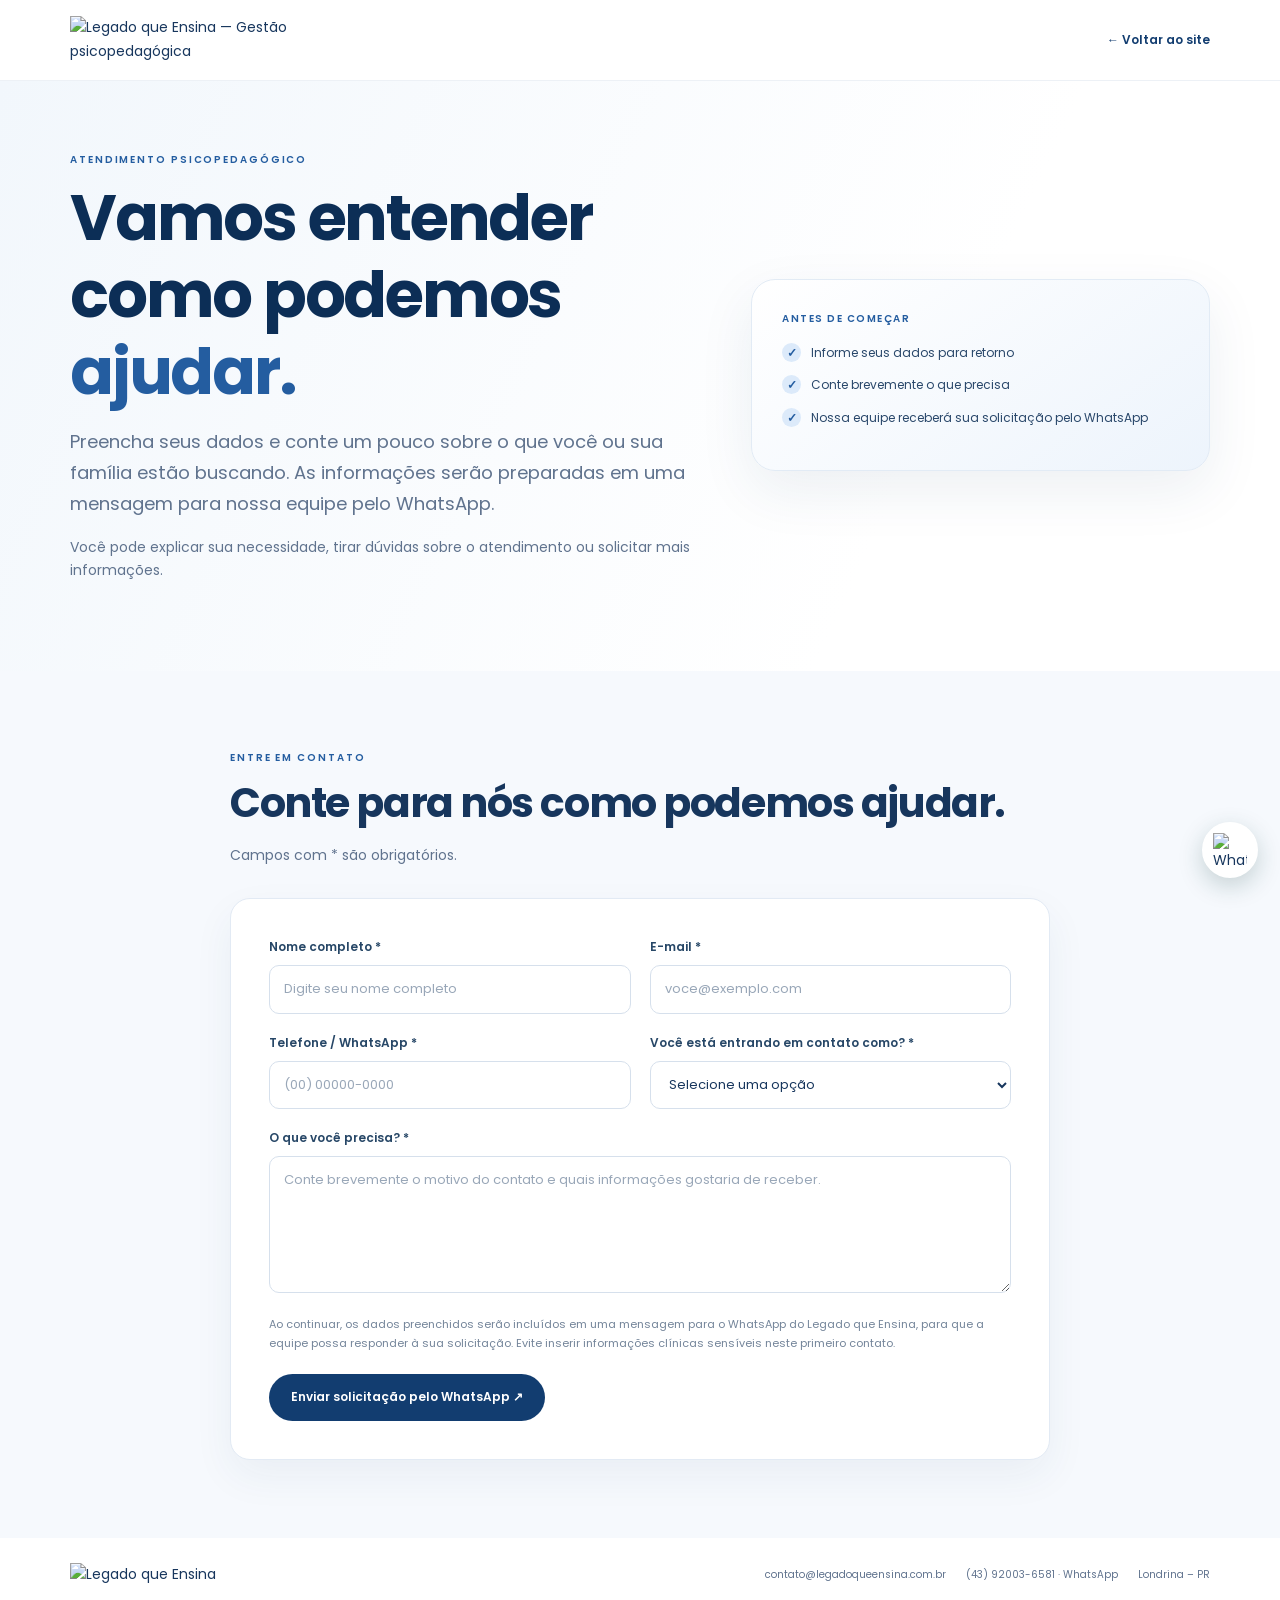
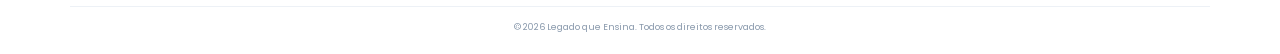
==== atendimento.html @ febde6e2 "Rename atendimento to atendimento.html" ====
<!doctype html>
<html lang="pt-BR">
<head>
<meta charset="UTF-8"><meta name="viewport" content="width=device-width, initial-scale=1"><meta name="theme-color" content="#123d70"><meta name="description" content="Entre em contato com o Legado que Ensina para saber mais sobre atendimento psicopedagógico."><title>Conheça o Atendimento | Legado que Ensina</title><link rel="icon" href="https://i.imgur.com/EyR1xzD.png" type="image/png"><link rel="preconnect" href="https://fonts.googleapis.com"><link rel="preconnect" href="https://fonts.gstatic.com" crossorigin><link href="https://fonts.googleapis.com/css2?family=Poppins:wght@300;400;500;600;700;800&display=swap" rel="stylesheet"><style>
    :root{--navy:#123d70;--deep:#0c2e56;--blue:#245da0;--soft:#eaf2fb;--sky:#dceafa;--ink:#17365d;--muted:#60738e;--line:#dce5ef;--surface:#f5f8fc;--gold:#f6ad27;--content:1140px}
    *{box-sizing:border-box}html{scroll-behavior:smooth;scroll-padding-top:25px}body{margin:0;font-family:'Poppins',sans-serif;color:var(--ink);line-height:1.7;font-size:14px;background:#fff;-webkit-font-smoothing:antialiased}img{display:block;max-width:100%}a{text-decoration:none;color:inherit}button,input,textarea,select{font:inherit}.container{width:min(var(--content),calc(100% - 44px));margin-inline:auto}.section{padding:78px 0}.kicker{font-size:10px;letter-spacing:.19em;text-transform:uppercase;font-weight:600;color:var(--blue);margin:0 0 12px}h1,h2,h3{line-height:1.2;letter-spacing:-.035em;margin:0 0 17px}h1{font-size:clamp(2.4rem,5vw,4.4rem);font-weight:700}h2{font-size:clamp(1.8rem,3.2vw,2.65rem);font-weight:650}h3{font-size:1.12rem;font-weight:600}p{color:var(--muted);margin:0 0 16px}.lead{font-size:clamp(1rem,1.5vw,1.13rem);max-width:670px}.btn{display:inline-flex;align-items:center;justify-content:center;gap:10px;min-height:46px;padding:12px 21px;border-radius:999px;font-size:12px;font-weight:600;border:1px solid transparent;transition:.2s;cursor:pointer}.btn:hover{transform:translateY(-2px)}.primary{background:var(--navy);color:#fff}.primary:hover{background:var(--deep)}.secondary{border-color:#cbd8e8;color:var(--navy);background:#fff}.header{position:relative;z-index:5;background:#fff;border-bottom:1px solid #edf1f6}.header-inner{min-height:80px;display:flex;align-items:center;justify-content:space-between;gap:22px}.brand img{width:218px;max-height:60px;object-fit:contain;object-position:left center}.header-link{font-size:12px;font-weight:600;color:var(--navy)}.hero{background:linear-gradient(115deg,#f2f7fc,#fff 70%);padding:70px 0 72px}.hero-layout{display:grid;grid-template-columns:1.15fr .85fr;gap:60px;align-items:center}.hero h1{color:var(--deep);max-width:720px}.hero h1 em{font-style:normal;color:var(--blue)}.hero-panel{border:1px solid #e2ebf5;border-radius:24px;padding:30px;background:linear-gradient(145deg,#fff,#edf4fc);box-shadow:0 20px 55px rgba(27,62,105,.08)}.hero-panel .panel-label{font-size:10px;letter-spacing:.15em;text-transform:uppercase;font-weight:600;color:var(--blue);margin-bottom:16px}.hero-panel ul{margin:0;padding:0;list-style:none}.hero-panel li{display:flex;gap:10px;margin:12px 0;color:#2a486b;font-size:12px}.check{display:inline-grid;place-items:center;flex:0 0 19px;width:19px;height:19px;border-radius:50%;background:#dceafa;color:var(--blue);font-size:12px;font-weight:700}.grid-3{display:grid;grid-template-columns:repeat(3,1fr);gap:18px}.feature{border:1px solid #e6edf5;border-radius:16px;padding:24px;background:#fff}.feature .feature-number{font-size:10px;letter-spacing:.14em;color:var(--blue);font-weight:700;margin-bottom:16px}.feature p{font-size:12px;margin-bottom:0}.section-head{max-width:710px;margin:0 auto 38px;text-align:center}.tint{background:#f6f9fd}.steps{display:grid;grid-template-columns:repeat(4,1fr);gap:18px;counter-reset:steps}.step{border-top:2px solid #cadcf1;padding:20px 4px 0}.step strong{display:block;margin-bottom:8px;font-size:13px}.step p{font-size:12px}.cta{background:var(--navy);color:#fff;padding:40px 0}.cta-inner{display:flex;align-items:center;justify-content:space-between;gap:28px}.cta h2{font-size:clamp(1.6rem,3vw,2.25rem);color:#fff;margin-bottom:7px}.cta p{color:#d8e5f4;max-width:700px;margin-bottom:0}.footer{padding:25px 0 18px}.footer-inner{display:flex;align-items:center;justify-content:space-between;gap:20px}.footer-logo{width:190px}.footer-contact{display:flex;flex-wrap:wrap;gap:10px 20px;font-size:10px;color:var(--muted)}.footer-contact a:hover{color:var(--blue)}.copyright{font-size:9px;text-align:center;color:#8999ac;border-top:1px solid #edf1f6;margin-top:20px;padding-top:13px}.whatsapp-float{position:fixed;right:22px;bottom:22px;z-index:15;width:56px;height:56px;background:#fff;border:2px solid white;border-radius:50%;display:grid;place-items:center;box-shadow:0 8px 24px rgba(20,70,66,.22)}.whatsapp-float img{width:34px;height:34px;object-fit:contain} :focus-visible{outline:3px solid #8db9f2;outline-offset:3px}
    @media(max-width:800px){.container{width:calc(100% - 34px)}.hero{padding:52px 0}.hero-layout{grid-template-columns:1fr;gap:28px}.hero-panel{padding:24px}.grid-3{grid-template-columns:1fr 1fr}.steps{grid-template-columns:1fr 1fr}.cta-inner{align-items:flex-start;flex-direction:column}.header-inner{min-height:72px}.brand img{width:175px}.section{padding:62px 0}}
    @media(max-width:520px){h1{font-size:2.4rem}.grid-3,.steps{grid-template-columns:1fr}.feature{padding:21px}.footer-inner{align-items:flex-start;flex-direction:column}.footer-logo{width:175px}.header-link{font-size:10px}.whatsapp-float{right:14px;bottom:14px;width:49px;height:49px}.whatsapp-float img{width:30px;height:30px}}
</style>
</head>
<body><header class="header"><div class="container header-inner"><a class="brand" href="index.html" aria-label="Legado que Ensina — início"><img src="https://i.imgur.com/D2WGUlJ.png" alt="Legado que Ensina — Gestão psicopedagógica" onerror="this.onerror=null;this.src='https://i.imgur.com/5wYEiPo.png'"></a><a class="header-link" href="index.html">← Voltar ao site</a></div></header><main>
<section class="hero"><div class="container hero-layout"><div><p class="kicker">Atendimento psicopedagógico</p><h1>Vamos entender como podemos <em>ajudar.</em></h1><p class="lead">Preencha seus dados e conte um pouco sobre o que você ou sua família estão buscando. As informações serão preparadas em uma mensagem para nossa equipe pelo WhatsApp.</p><p>Você pode explicar sua necessidade, tirar dúvidas sobre o atendimento ou solicitar mais informações.</p></div><aside class="hero-panel"><p class="panel-label">Antes de começar</p><ul><li><span class="check">✓</span> Informe seus dados para retorno</li><li><span class="check">✓</span> Conte brevemente o que precisa</li><li><span class="check">✓</span> Nossa equipe receberá sua solicitação pelo WhatsApp</li></ul></aside></div></section>
<section class="section tint"><div class="container" style="max-width:820px"><div style="margin-bottom:30px"><p class="kicker">Entre em contato</p><h2>Conte para nós como podemos ajudar.</h2><p>Campos com * são obrigatórios.</p></div><form id="requestForm" class="request-form"><div class="form-grid"><label>Nome completo *<input name="nome" type="text" autocomplete="name" placeholder="Digite seu nome completo" required minlength="3"></label><label>E-mail *<input name="email" type="email" autocomplete="email" placeholder="voce@exemplo.com" required></label><label>Telefone / WhatsApp *<input name="telefone" type="tel" autocomplete="tel" placeholder="(00) 00000-0000" required minlength="8"></label><label>Você está entrando em contato como? *<select name="perfil" required><option value="" selected disabled>Selecione uma opção</option><option>Responsável por aluno</option><option>Aluno maior de idade</option><option>Professor(a)</option><option>Psicopedagogo(a)</option><option>Outro</option></select></label><label class="full">O que você precisa? *<textarea name="necessidade" rows="5" placeholder="Conte brevemente o motivo do contato e quais informações gostaria de receber." required minlength="8"></textarea></label></div><p class="form-privacy">Ao continuar, os dados preenchidos serão incluídos em uma mensagem para o WhatsApp do Legado que Ensina, para que a equipe possa responder à sua solicitação. Evite inserir informações clínicas sensíveis neste primeiro contato.</p><button type="submit" class="btn primary">Enviar solicitação pelo WhatsApp ↗</button><p id="formFeedback" class="form-feedback" role="status" aria-live="polite"></p></form></div></section>
</main><footer class="footer"><div class="container"><div class="footer-inner"><a href="index.html"><img class="footer-logo" src="https://i.imgur.com/D2WGUlJ.png" alt="Legado que Ensina" onerror="this.onerror=null;this.src='https://i.imgur.com/5wYEiPo.png'"></a><div class="footer-contact"><a href="mailto:contato@legadoqueensina.com.br">contato@legadoqueensina.com.br</a><a href="https://wa.me/5543920036581" target="_blank" rel="noopener noreferrer">(43) 92003-6581 · WhatsApp</a><span>Londrina – PR</span></div></div><div class="copyright">© <span class="current-year">2026</span> Legado que Ensina. Todos os direitos reservados.</div></div></footer><a class="whatsapp-float" href="https://wa.me/5543920036581?text=Ol%C3%A1%21%20Gostaria%20de%20conhecer%20o%20Legado%20que%20Ensina." target="_blank" rel="noopener noreferrer" aria-label="Fale conosco pelo WhatsApp"><img src="https://i.imgur.com/AvqfNmF.png" alt="WhatsApp"></a><script>document.querySelectorAll('.current-year').forEach(el=>el.textContent=new Date().getFullYear());</script>
<style>
.request-form{padding:clamp(22px,4vw,38px);border:1px solid #e2eaf4;border-radius:20px;background:#fff;box-shadow:0 16px 42px rgba(27,62,105,.06)}.form-grid{display:grid;grid-template-columns:1fr 1fr;gap:19px}.form-grid label{display:flex;flex-direction:column;gap:8px;font-size:12px;font-weight:600;color:#274767}.form-grid input,.form-grid textarea,.form-grid select{width:100%;min-height:48px;border:1px solid #d6e0ec;border-radius:10px;padding:12px 14px;background:#fff;color:#17365d;font-size:13px;font-weight:400;outline:none;transition:border .2s,box-shadow .2s}.form-grid textarea{resize:vertical;min-height:130px}.form-grid input:focus,.form-grid textarea:focus,.form-grid select:focus{border-color:#4d83c2;box-shadow:0 0 0 3px rgba(77,131,194,.13)}.form-grid input::placeholder,.form-grid textarea::placeholder{color:#99a7b8}.form-grid .full{grid-column:1/-1}.form-privacy{font-size:11px;line-height:1.7;margin:22px 0;color:#74859a}.form-feedback{font-size:12px;margin:14px 0 0}.form-feedback:empty{display:none}@media(max-width:600px){.form-grid{grid-template-columns:1fr}.form-grid .full{grid-column:auto}.request-form{padding:20px}}
</style>
<script>
(function(){const form=document.getElementById('requestForm');if(!form)return;form.addEventListener('submit',function(event){event.preventDefault();if(!form.reportValidity())return;const data=new FormData(form);const message=['Olá! Gostaria de informações sobre atendimento psicopedagógico pelo Legado que Ensina.','','Nome completo: '+data.get('nome'),'E-mail: '+data.get('email'),'Telefone: '+data.get('telefone'),'Perfil: '+data.get('perfil'),'O que preciso: '+data.get('necessidade')].join('\n');const url='https://wa.me/5543920036581?text='+encodeURIComponent(message);const opened=window.open(url,'_blank','noopener,noreferrer');if(!opened){window.location.href=url;}document.getElementById('formFeedback').textContent='Sua solicitação foi preparada para envio pelo WhatsApp. Se uma nova aba não abriu, verifique se o navegador bloqueou pop-ups.';});})();
</script></body></html>
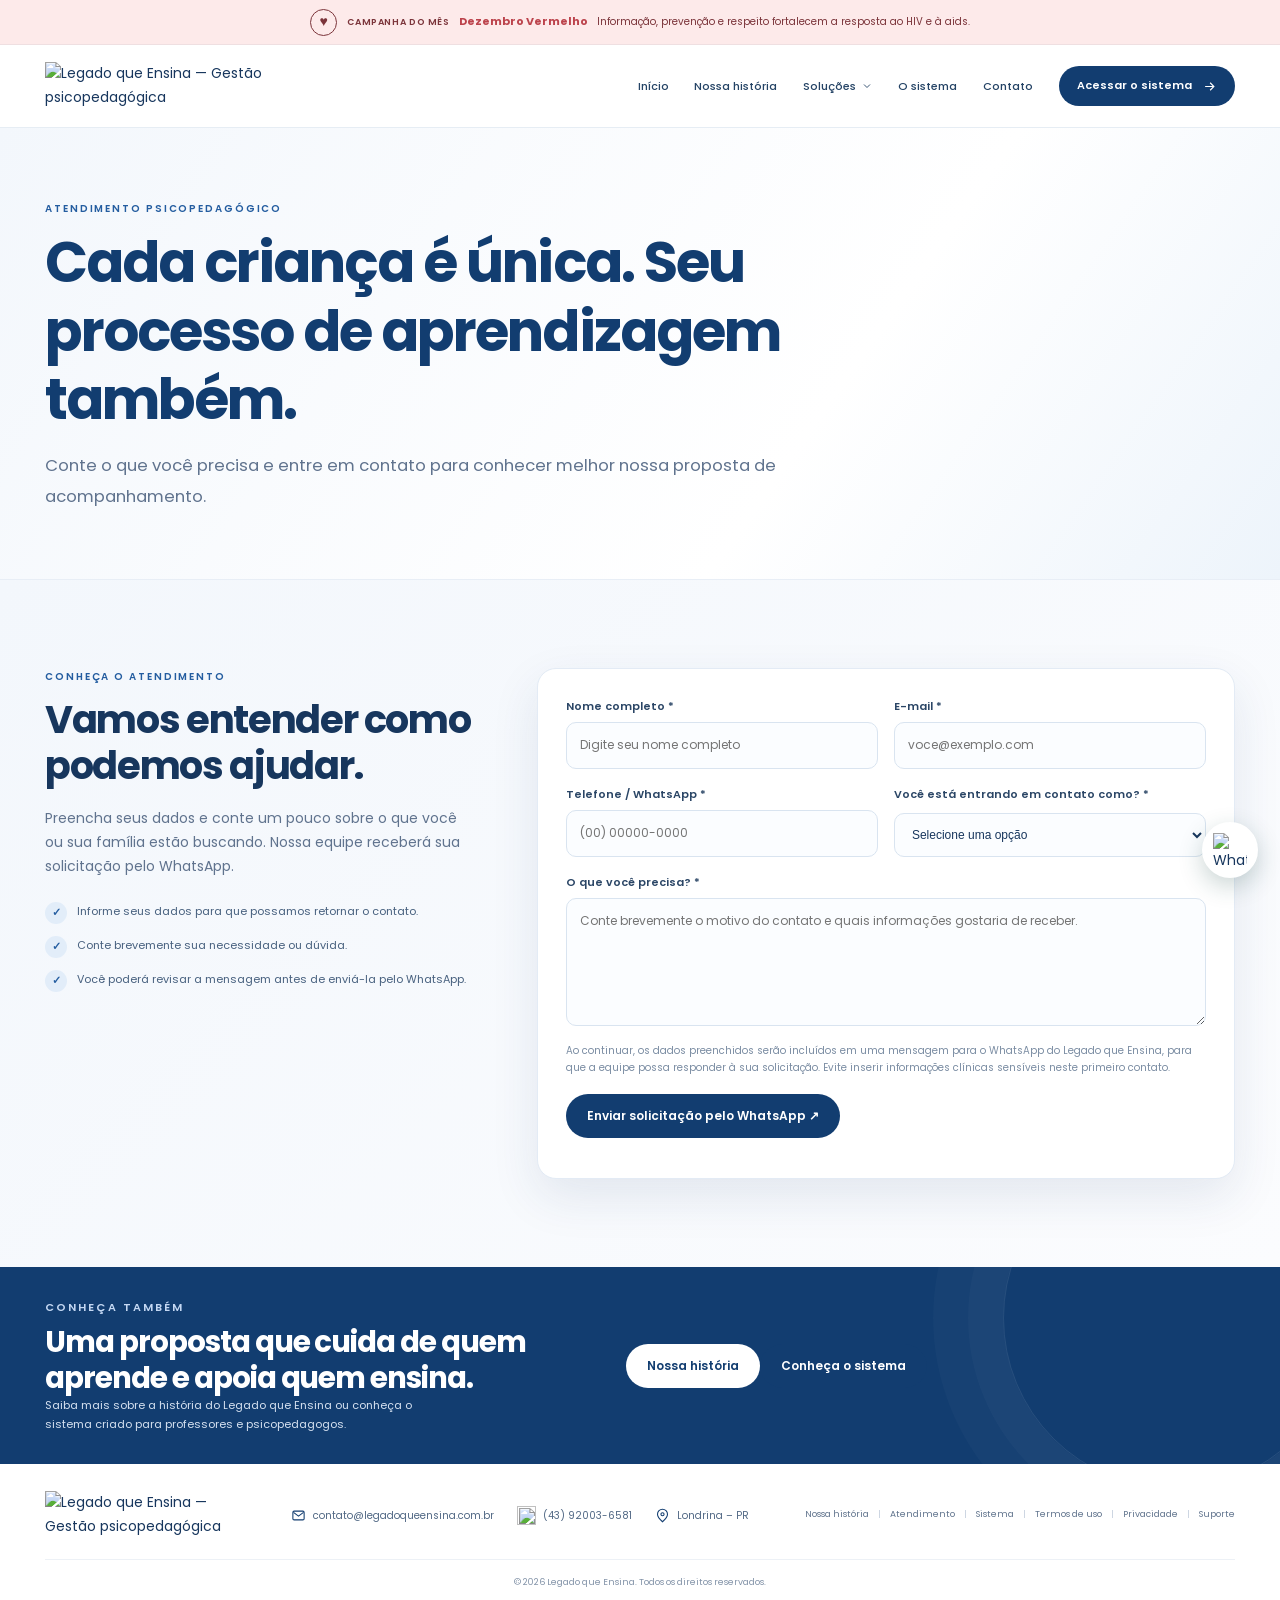
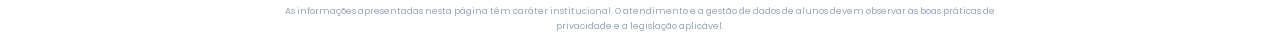
==== commit 0d01be0a: "Update atendimento.html" ====
--- a/atendimento.html
+++ b/atendimento.html
@@ -1,20 +1,629 @@
-<!doctype html>
+<!DOCTYPE html>
 <html lang="pt-BR">
 <head>
-<meta charset="UTF-8"><meta name="viewport" content="width=device-width, initial-scale=1"><meta name="theme-color" content="#123d70"><meta name="description" content="Entre em contato com o Legado que Ensina para saber mais sobre atendimento psicopedagógico."><title>Conheça o Atendimento | Legado que Ensina</title><link rel="icon" href="https://i.imgur.com/EyR1xzD.png" type="image/png"><link rel="preconnect" href="https://fonts.googleapis.com"><link rel="preconnect" href="https://fonts.gstatic.com" crossorigin><link href="https://fonts.googleapis.com/css2?family=Poppins:wght@300;400;500;600;700;800&display=swap" rel="stylesheet"><style>
-    :root{--navy:#123d70;--deep:#0c2e56;--blue:#245da0;--soft:#eaf2fb;--sky:#dceafa;--ink:#17365d;--muted:#60738e;--line:#dce5ef;--surface:#f5f8fc;--gold:#f6ad27;--content:1140px}
-    *{box-sizing:border-box}html{scroll-behavior:smooth;scroll-padding-top:25px}body{margin:0;font-family:'Poppins',sans-serif;color:var(--ink);line-height:1.7;font-size:14px;background:#fff;-webkit-font-smoothing:antialiased}img{display:block;max-width:100%}a{text-decoration:none;color:inherit}button,input,textarea,select{font:inherit}.container{width:min(var(--content),calc(100% - 44px));margin-inline:auto}.section{padding:78px 0}.kicker{font-size:10px;letter-spacing:.19em;text-transform:uppercase;font-weight:600;color:var(--blue);margin:0 0 12px}h1,h2,h3{line-height:1.2;letter-spacing:-.035em;margin:0 0 17px}h1{font-size:clamp(2.4rem,5vw,4.4rem);font-weight:700}h2{font-size:clamp(1.8rem,3.2vw,2.65rem);font-weight:650}h3{font-size:1.12rem;font-weight:600}p{color:var(--muted);margin:0 0 16px}.lead{font-size:clamp(1rem,1.5vw,1.13rem);max-width:670px}.btn{display:inline-flex;align-items:center;justify-content:center;gap:10px;min-height:46px;padding:12px 21px;border-radius:999px;font-size:12px;font-weight:600;border:1px solid transparent;transition:.2s;cursor:pointer}.btn:hover{transform:translateY(-2px)}.primary{background:var(--navy);color:#fff}.primary:hover{background:var(--deep)}.secondary{border-color:#cbd8e8;color:var(--navy);background:#fff}.header{position:relative;z-index:5;background:#fff;border-bottom:1px solid #edf1f6}.header-inner{min-height:80px;display:flex;align-items:center;justify-content:space-between;gap:22px}.brand img{width:218px;max-height:60px;object-fit:contain;object-position:left center}.header-link{font-size:12px;font-weight:600;color:var(--navy)}.hero{background:linear-gradient(115deg,#f2f7fc,#fff 70%);padding:70px 0 72px}.hero-layout{display:grid;grid-template-columns:1.15fr .85fr;gap:60px;align-items:center}.hero h1{color:var(--deep);max-width:720px}.hero h1 em{font-style:normal;color:var(--blue)}.hero-panel{border:1px solid #e2ebf5;border-radius:24px;padding:30px;background:linear-gradient(145deg,#fff,#edf4fc);box-shadow:0 20px 55px rgba(27,62,105,.08)}.hero-panel .panel-label{font-size:10px;letter-spacing:.15em;text-transform:uppercase;font-weight:600;color:var(--blue);margin-bottom:16px}.hero-panel ul{margin:0;padding:0;list-style:none}.hero-panel li{display:flex;gap:10px;margin:12px 0;color:#2a486b;font-size:12px}.check{display:inline-grid;place-items:center;flex:0 0 19px;width:19px;height:19px;border-radius:50%;background:#dceafa;color:var(--blue);font-size:12px;font-weight:700}.grid-3{display:grid;grid-template-columns:repeat(3,1fr);gap:18px}.feature{border:1px solid #e6edf5;border-radius:16px;padding:24px;background:#fff}.feature .feature-number{font-size:10px;letter-spacing:.14em;color:var(--blue);font-weight:700;margin-bottom:16px}.feature p{font-size:12px;margin-bottom:0}.section-head{max-width:710px;margin:0 auto 38px;text-align:center}.tint{background:#f6f9fd}.steps{display:grid;grid-template-columns:repeat(4,1fr);gap:18px;counter-reset:steps}.step{border-top:2px solid #cadcf1;padding:20px 4px 0}.step strong{display:block;margin-bottom:8px;font-size:13px}.step p{font-size:12px}.cta{background:var(--navy);color:#fff;padding:40px 0}.cta-inner{display:flex;align-items:center;justify-content:space-between;gap:28px}.cta h2{font-size:clamp(1.6rem,3vw,2.25rem);color:#fff;margin-bottom:7px}.cta p{color:#d8e5f4;max-width:700px;margin-bottom:0}.footer{padding:25px 0 18px}.footer-inner{display:flex;align-items:center;justify-content:space-between;gap:20px}.footer-logo{width:190px}.footer-contact{display:flex;flex-wrap:wrap;gap:10px 20px;font-size:10px;color:var(--muted)}.footer-contact a:hover{color:var(--blue)}.copyright{font-size:9px;text-align:center;color:#8999ac;border-top:1px solid #edf1f6;margin-top:20px;padding-top:13px}.whatsapp-float{position:fixed;right:22px;bottom:22px;z-index:15;width:56px;height:56px;background:#fff;border:2px solid white;border-radius:50%;display:grid;place-items:center;box-shadow:0 8px 24px rgba(20,70,66,.22)}.whatsapp-float img{width:34px;height:34px;object-fit:contain} :focus-visible{outline:3px solid #8db9f2;outline-offset:3px}
-    @media(max-width:800px){.container{width:calc(100% - 34px)}.hero{padding:52px 0}.hero-layout{grid-template-columns:1fr;gap:28px}.hero-panel{padding:24px}.grid-3{grid-template-columns:1fr 1fr}.steps{grid-template-columns:1fr 1fr}.cta-inner{align-items:flex-start;flex-direction:column}.header-inner{min-height:72px}.brand img{width:175px}.section{padding:62px 0}}
-    @media(max-width:520px){h1{font-size:2.4rem}.grid-3,.steps{grid-template-columns:1fr}.feature{padding:21px}.footer-inner{align-items:flex-start;flex-direction:column}.footer-logo{width:175px}.header-link{font-size:10px}.whatsapp-float{right:14px;bottom:14px;width:49px;height:49px}.whatsapp-float img{width:30px;height:30px}}
+  <meta charset="UTF-8">
+  <meta name="viewport" content="width=device-width, initial-scale=1.0">
+  <meta name="theme-color" content="#123d70">
+  <meta name="description" content="Solicite informações sobre atendimento psicopedagógico para alunos e famílias.">
+  <title>Conheça o Atendimento | Legado que Ensina</title>
+  <link rel="icon" href="https://i.imgur.com/EyR1xzD.png" type="image/png">
+  <link rel="preconnect" href="https://fonts.googleapis.com">
+  <link rel="preconnect" href="https://fonts.gstatic.com" crossorigin>
+  <link href="https://fonts.googleapis.com/css2?family=Poppins:wght@300;400;500;600;700;800&display=swap" rel="stylesheet">
+  <style>
+    :root {
+      --navy: #123d70;
+      --navy-deep: #0c2e56;
+      --blue: #245da0;
+      --blue-soft: #eaf2fb;
+      --sky: #dceafa;
+      --ink: #17365d;
+      --muted: #60738e;
+      --line: #dce5ef;
+      --paper: #ffffff;
+      --surface: #f5f8fc;
+      --gold: #f6ad27;
+      --radius: 20px;
+      --shadow: 0 18px 48px rgba(27, 62, 105, .10);
+      --content: 1190px;
+    }
+    * { box-sizing: border-box; }
+    html { scroll-behavior: smooth; scroll-padding-top: 24px; }
+    body {
+      margin: 0;
+      background: var(--paper);
+      color: var(--ink);
+      font-family: 'Poppins', sans-serif;
+      font-size: 14px;
+      line-height: 1.7;
+      -webkit-font-smoothing: antialiased;
+    }
+    img { display: block; max-width: 100%; }
+    a { color: inherit; text-decoration: none; }
+    button, input, textarea { font: inherit; }
+    button, a { -webkit-tap-highlight-color: transparent; }
+    .container { width: min(var(--content), calc(100% - 48px)); margin-inline: auto; }
+    .section { padding: 88px 0; }
+    .section-kicker {
+      margin: 0 0 12px; color: var(--blue); font-size: 10px; font-weight: 600;
+      letter-spacing: .19em; text-transform: uppercase;
+    }
+    h1, h2, h3, p { margin-top: 0; }
+    h1, h2, h3 { line-height: 1.22; letter-spacing: -.035em; }
+    h1 { font-size: clamp(2.35rem, 4.4vw, 4.15rem); font-weight: 700; margin-bottom: 22px; }
+    h2 { font-size: clamp(1.8rem, 3vw, 2.65rem); font-weight: 650; margin-bottom: 17px; }
+    h3 { font-size: 1.15rem; font-weight: 600; margin-bottom: 10px; }
+    p { color: var(--muted); }
+    .lead { font-size: clamp(1rem, 1.3vw, 1.13rem); line-height: 1.85; max-width: 600px; }
+    .btn {
+      display: inline-flex; align-items: center; justify-content: center; gap: 10px;
+      min-height: 44px; padding: 11px 20px; border: 1px solid transparent; border-radius: 999px;
+      font-size: 12px; font-weight: 600; line-height: 1.2; transition: transform .2s ease, background .2s ease, border-color .2s ease;
+      cursor: pointer;
+    }
+    .btn:hover { transform: translateY(-2px); }
+    .btn-primary { color: #fff; background: var(--navy); }
+    .btn-primary:hover { background: var(--navy-deep); }
+    .btn-light { color: var(--navy); background: #fff; }
+    .btn-light:hover { background: #edf4fc; }
+    .btn-text { padding-inline: 4px; color: var(--navy); background: transparent; }
+    .btn-text:hover { color: var(--blue); }
+    .arrow { width: 15px; height: 15px; flex: 0 0 auto; }
+
+
+    /* Faixa mensal de conscientização */
+    .campaign-bar { --campaign-bg:#fde8ef; --campaign-ink:#78354e; --campaign-accent:#bb4770; background:var(--campaign-bg); color:var(--campaign-ink); border-bottom:1px solid rgba(30,50,80,.06); }
+    .campaign-inner { min-height:44px; display:flex; align-items:center; justify-content:center; gap:10px; padding:7px 0; text-align:center; }
+    .campaign-symbol { display:grid; flex:0 0 auto; place-items:center; width:27px; height:27px; border:1px solid currentColor; border-radius:50%; font-size:14px; }
+    .campaign-copy { display:flex; align-items:baseline; justify-content:center; flex-wrap:wrap; gap:5px 9px; font-size:10px; line-height:1.45; }
+    .campaign-copy strong { color:var(--campaign-accent); font-size:11px; font-weight:700; }
+    .campaign-copy span { color:var(--campaign-ink); }
+    .campaign-period { font-size:9px; font-weight:600; letter-spacing:.07em; text-transform:uppercase; }
+    @media(max-width:520px) { .campaign-inner { gap:7px; padding:8px 0; } .campaign-copy { display:block; text-align:left; font-size:9px; } .campaign-copy strong { display:inline; font-size:10px; } .campaign-period { display:none; } .campaign-symbol { width:24px; height:24px; } }
+
+    /* História, propósito e valores */
+    .story-intro { max-width:840px; margin:0 auto 36px; text-align:center; }
+    .story-intro h2 { margin-bottom:12px; }
+    .story-layout { display:grid; grid-template-columns:minmax(210px,.62fr) minmax(0,1.38fr); gap:clamp(28px,5vw,68px); align-items:start; }
+    .story-aside { padding-top:10px; }
+    .story-aside .history-symbol { width:min(100%,270px); }
+    .story-aside-note { max-width:275px; margin:22px auto 0; text-align:center; color:var(--muted); font-size:12px; }
+    .story-copy p { margin-bottom:18px; line-height:1.9; }
+    .story-copy strong { color:#183f6a; font-weight:650; }
+    .cultivamos { margin-top:54px; padding-top:42px; border-top:1px solid var(--line); }
+    .cultivamos-heading { margin-bottom:25px; }
+    .cultivamos-heading h3 { margin-bottom:7px; font-size:clamp(1.35rem,2.3vw,1.8rem); }
+    .cultivamos-grid { display:grid; grid-template-columns:repeat(3,minmax(0,1fr)); gap:16px; }
+    .cultivo-card { padding:23px 22px; border:1px solid #e6edf6; border-radius:16px; background:linear-gradient(145deg,#fff,#f7faff); }
+    .cultivo-number { display:inline-flex; align-items:center; justify-content:center; width:34px; height:34px; margin-bottom:13px; border-radius:50%; background:#eaf2fb; color:var(--blue); font-weight:700; font-size:12px; }
+    .cultivo-card h4 { margin:0 0 8px; color:var(--navy); font-size:14px; letter-spacing:-.02em; }
+    .cultivo-card p { margin:0; font-size:11px; line-height:1.8; }
+
+    /* Ferramentas do sistema */
+    .resources-section { background:#fff; }
+    .resources-grid { display:grid; grid-template-columns:repeat(3,minmax(0,1fr)); gap:15px; }
+    .resource-card { min-height:175px; padding:23px 21px; border:1px solid #e5edf6; border-radius:15px; background:#fff; transition:transform .2s ease, box-shadow .2s ease; }
+    .resource-card:hover { transform:translateY(-3px); box-shadow:0 13px 30px rgba(27,62,105,.08); }
+    .resource-card .resource-number { margin-bottom:18px; color:#6382a7; font-size:9px; font-weight:700; letter-spacing:.13em; }
+    .resource-card h3 { margin-bottom:8px; color:var(--navy); font-size:14px; }
+    .resource-card p { margin:0; font-size:11px; line-height:1.8; }
+    .resources-cta { display:flex; align-items:center; justify-content:space-between; gap:24px; margin-top:29px; padding:25px 27px; border-radius:16px; background:var(--navy); color:#fff; }
+    .resources-cta h3 { margin:0 0 4px; color:#fff; font-size:17px; }
+    .resources-cta p { max-width:650px; margin:0; color:#d9e5f3; font-size:11px; }
+
+    /* Formulário de contato e atendimento */
+    .request-section { background:linear-gradient(135deg,#f3f7fc,#fbfcfe); }
+    .request-layout { display:grid; grid-template-columns:.76fr 1.24fr; gap:clamp(28px,5vw,70px); align-items:start; }
+    .request-intro h2 { max-width:440px; }
+    .request-intro p { max-width:420px; }
+    .request-points { display:grid; gap:12px; margin-top:23px; }
+    .request-point { display:flex; align-items:flex-start; gap:10px; color:#48617f; font-size:11px; }
+    .request-point b { display:grid; flex:0 0 auto; place-items:center; width:22px; height:22px; border-radius:50%; background:#e2edf9; color:var(--blue); font-size:11px; }
+    .request-form { padding:28px; border:1px solid #e3ebf5; border-radius:19px; background:#fff; box-shadow:var(--shadow); }
+    .form-grid { display:grid; grid-template-columns:1fr 1fr; gap:16px; }
+    .request-form label { display:grid; gap:7px; color:#2b4666; font-size:11px; font-weight:600; }
+    .request-form label.full { grid-column:1/-1; }
+    .request-form input, .request-form select, .request-form textarea { width:100%; min-width:0; padding:12px 13px; border:1px solid #d9e4f0; border-radius:10px; background:#fbfdff; color:var(--ink); font-size:12px; font-weight:400; outline:none; transition:border-color .2s, box-shadow .2s; }
+    .request-form textarea { min-height:120px; resize:vertical; }
+    .request-form input:focus, .request-form select:focus, .request-form textarea:focus { border-color:#6f9bd0; box-shadow:0 0 0 3px rgba(62,118,185,.12); }
+    .form-privacy { margin:16px 0 18px; color:#7b8da3; font-size:10px; line-height:1.7; }
+    .form-feedback { margin:12px 0 0; color:#356c5b; font-size:11px; }
+    .hero-note, .hero-note * { color:#fff !important; }
+
+    /* Cabeçalho */
+    .site-header { position: relative; z-index: 20; background: #fff; border-bottom: 1px solid rgba(220,229,239,.7); }
+    .header-inner { min-height: 82px; display: flex; align-items: center; justify-content: space-between; gap: 26px; }
+    .brand { display: inline-flex; align-items: center; flex: 0 0 auto; }
+    .brand img { width: 218px; height: auto; max-height: 60px; object-fit: contain; object-position: left center; }
+    .main-nav { display: flex; align-items: center; gap: clamp(15px, 2vw, 29px); margin-left: auto; }
+    .main-nav > a, .nav-drop > button { color: #244365; font-size: 11px; font-weight: 500; white-space: nowrap; }
+    .main-nav > a { padding: 10px 0; position: relative; }
+    .main-nav > a::after { content: ''; position: absolute; left: 0; bottom: 2px; width: 0; height: 2px; background: var(--blue); transition: width .2s ease; }
+    .main-nav > a:hover::after, .main-nav > a:focus-visible::after { width: 100%; }
+    .nav-drop { position: relative; }
+    .nav-drop > button { display: inline-flex; align-items: center; gap: 5px; border: 0; background: transparent; padding: 10px 0; cursor: pointer; }
+    .nav-drop > button svg { width: 12px; height: 12px; transition: transform .2s; }
+    .nav-drop:hover > button svg, .nav-drop:focus-within > button svg { transform: rotate(180deg); }
+    .dropdown-menu { position: absolute; top: calc(100% + 8px); left: -18px; width: 245px; padding: 9px; border: 1px solid var(--line); border-radius: 14px; background: #fff; box-shadow: var(--shadow); opacity: 0; visibility: hidden; transform: translateY(6px); transition: .18s ease; }
+    .nav-drop:hover .dropdown-menu, .nav-drop:focus-within .dropdown-menu, .nav-drop.open .dropdown-menu { opacity: 1; visibility: visible; transform: translateY(0); }
+    .dropdown-menu a { display: block; padding: 11px 12px; border-radius: 9px; color: var(--ink); font-size: 12px; }
+    .dropdown-menu a:hover { background: var(--surface); }
+    .dropdown-menu span { display: block; margin-top: 2px; color: var(--muted); font-size: 10px; }
+    .header-cta { min-height: 40px; padding-inline: 17px; font-size: 11px; white-space: nowrap; }
+    .menu-toggle { display: none; width: 42px; height: 42px; padding: 9px; border: 1px solid var(--line); border-radius: 12px; background: #fff; color: var(--navy); cursor: pointer; }
+    .menu-toggle svg { width: 22px; height: 22px; }
+
+    /* Hero */
+    .hero { position: relative; overflow: hidden; background: linear-gradient(105deg, #f5f9fd 0%, #f2f7fc 42%, #f9f7f4 100%); }
+    .hero-grid { min-height: 500px; display: grid; grid-template-columns: minmax(0, .92fr) minmax(0, 1.08fr); align-items: center; gap: 25px; }
+    .hero-copy { padding: 65px 0 72px; position: relative; z-index: 2; }
+    .hero-copy h1 { color: var(--navy-deep); max-width: 625px; }
+    .hero-copy h1 em { color: var(--blue); font-style: normal; }
+    .hero-copy .lead { max-width: 505px; margin-bottom: 28px; }
+    .hero-actions { display: flex; flex-wrap: wrap; align-items: center; gap: 23px; }
+    .hero-visual { position: relative; align-self: stretch; min-height: 440px; margin-right: calc((var(--content) - 100vw) / 2); }
+    .hero-photo { position: absolute; inset: 0; overflow: hidden; border-radius: 190px 0 0 190px; }
+    .hero-photo::after { content: ''; position: absolute; inset: 0; background: linear-gradient(90deg, rgba(245,249,253,.35), transparent 35%, rgba(21,45,73,.03)); }
+    .hero-photo img { width: 100%; height: 100%; object-fit: cover; object-position: 51% center; }
+    .hero-note { position: absolute; right: max(30px, calc((100vw - var(--content)) / 2 + 12px)); top: 66px; width: 190px; padding: 15px 16px; border-left: 2px solid #fff; border-radius: 0 12px 12px 0; background: rgba(12, 46, 86, .48); color: #fff; font-size: 12px; font-weight: 500; line-height: 1.65; text-shadow: 0 1px 5px rgba(0,0,0,.28); z-index: 3; backdrop-filter: blur(4px); }
+    .hero-note small { display: block; margin-top: 10px; color: #fff; opacity: .9; font-size: 9px; font-weight: 400; letter-spacing: .08em; text-transform: uppercase; }
+    .trust-line { display: flex; align-items: center; gap: 9px; margin-top: 30px; color: #62758f; font-size: 10px; }
+    .trust-line svg { width: 17px; height: 17px; color: var(--blue); }
+
+
+    .history-section { background: #fff; border-top: 1px solid #f0f4f8; border-bottom: 1px solid #f0f4f8; }
+    .history-grid { display: grid; grid-template-columns: .72fr 1.28fr; gap: clamp(35px, 7vw, 100px); align-items: center; }
+    .history-symbol { position: relative; display: grid; width: min(100%, 340px); aspect-ratio: 1; place-items: center; margin-inline: auto; border: 1px solid #e2ebf5; border-radius: 48% 52% 45% 55%; background: radial-gradient(circle at 40% 35%, #fff 0, #f0f6fd 60%, #e1edf9 100%); color: var(--navy); }
+    .history-symbol::before, .history-symbol::after { content: ''; position: absolute; width: 70%; height: 70%; border: 1px solid rgba(36,93,160,.16); border-radius: 50%; }
+    .history-symbol::after { width: 47%; height: 47%; }
+    .history-symbol span { position: relative; z-index: 1; font-size: clamp(3rem, 7vw, 5.8rem); font-weight: 700; letter-spacing: -.09em; }
+    .history-symbol i { position: absolute; width: 15px; height: 15px; right: 18%; top: 20%; border-radius: 50%; background: var(--gold); box-shadow: 0 0 0 9px rgba(246,173,39,.15); }
+    .history-copy h2 { max-width: 650px; }
+    .history-copy p:not(.section-kicker) { max-width: 690px; }
+    .history-copy .btn { margin-top: 8px; }
+
+    /* Duas frentes */
+    .pathways { padding: 34px 0 86px; }
+    .pathway-grid { display: grid; grid-template-columns: 1fr 1fr; gap: 26px; }
+    .pathway-card { min-height: 270px; display: grid; grid-template-columns: minmax(0, 1.1fr) minmax(150px, .9fr); overflow: hidden; border: 1px solid #edf2f8; border-radius: 16px; background: linear-gradient(130deg, #f8fbff, #edf4fb); }
+    .pathway-content { padding: 26px 0 27px 27px; align-self: center; position: relative; z-index: 2; }
+    .icon-bubble { display: grid; width: 43px; height: 43px; margin-bottom: 16px; place-items: center; border-radius: 50%; background: #e0eafd; color: #2b5dd1; }
+    .icon-bubble svg { width: 23px; height: 23px; }
+    .pathway-label { margin-bottom: 7px; color: var(--blue); font-size: 9px; font-weight: 600; letter-spacing: .16em; text-transform: uppercase; }
+    .pathway-card h3 { max-width: 265px; font-size: 1.18rem; }
+    .pathway-card p { max-width: 295px; margin-bottom: 13px; font-size: 11px; line-height: 1.8; }
+    .card-link { display: inline-flex; align-items: center; gap: 7px; color: var(--navy); font-size: 11px; font-weight: 600; }
+    .card-link svg { width: 14px; height: 14px; transition: transform .2s; }
+    .card-link:hover svg { transform: translateX(4px); }
+    .pathway-image { position: relative; min-height: 100%; overflow: hidden; align-self: stretch; }
+    .pathway-image img { width: 100%; height: 100%; min-height: 270px; object-fit: cover; }
+    .pathway-image::before { content: ''; position: absolute; z-index: 1; top: -20px; left: -50px; width: 100px; height: 120%; border-radius: 50%; background: #f1f6fc; transform: rotate(12deg); }
+    .pathway-card:nth-child(2) .pathway-image::before { background: #eff5fb; left: -45px; }
+
+    /* Demonstração do produto */
+    .system-section { padding: 86px 0 82px; background: linear-gradient(115deg, #f4f8fc 0%, #f7f9fc 60%, #eef4fa 100%); overflow: hidden; }
+    .system-grid { display: grid; grid-template-columns: .83fr 1.17fr; align-items: center; gap: 32px; }
+    .system-copy h2 { max-width: 440px; }
+    .system-copy > p:not(.section-kicker) { max-width: 455px; font-size: 13px; }
+    .check-list { display: grid; gap: 14px; margin: 25px 0 29px; padding: 0; list-style: none; }
+    .check-list li { display: flex; align-items: flex-start; gap: 11px; color: #3e5878; font-size: 12px; }
+    .check-list svg { width: 18px; height: 18px; margin-top: 2px; flex: 0 0 auto; color: var(--blue); }
+    .system-visual { position: relative; min-width: 0; padding: 50px 22px 25px 0; }
+    .laptop { position: relative; z-index: 1; width: 100%; max-width: 675px; margin: 0 auto; padding: 10px 10px 12px; border: 4px solid #182d43; border-bottom-width: 8px; border-radius: 13px 13px 6px 6px; background: #13263a; box-shadow: 0 24px 36px rgba(24,49,78,.18); }
+    .laptop-screen { min-height: 340px; padding: 16px; overflow: hidden; background: #f8fbff; color: #1d3b61; }
+    .mock-header { display: flex; align-items: center; justify-content: space-between; gap: 12px; padding-bottom: 12px; border-bottom: 1px solid #e3eaf3; }
+    .mock-brand { display: flex; align-items: center; gap: 8px; font-size: 10px; font-weight: 700; }
+    .mock-mark { display: grid; width: 22px; height: 22px; place-items: center; border-radius: 7px; background: #e4eefc; color: var(--blue); font-size: 11px; }
+    .mock-avatar { width: 25px; height: 25px; border-radius: 50%; background: #d9e6f7; }
+    .mock-title-row { display: flex; align-items: center; justify-content: space-between; gap: 10px; margin: 16px 0 12px; }
+    .mock-title-row strong { font-size: 13px; }
+    .mock-period { padding: 5px 8px; border: 1px solid #e0e9f4; border-radius: 6px; color: #667a94; font-size: 8px; }
+    .mock-stats { display: grid; grid-template-columns: repeat(4, 1fr); gap: 8px; }
+    .mock-stat { padding: 11px 9px; border: 1px solid #e7edf5; border-radius: 8px; background: #fff; }
+    .mock-stat span { display: block; color: #8494a8; font-size: 7px; line-height: 1.4; }
+    .mock-stat strong { display: block; margin: 4px 0 2px; color: var(--navy); font-size: 17px; line-height: 1.2; }
+    .mock-stat small { color: #4b8a7b; font-size: 7px; }
+    .mock-panels { display: grid; grid-template-columns: 1.25fr .75fr; gap: 10px; margin-top: 10px; }
+    .mock-panel { min-width: 0; padding: 12px 10px; border: 1px solid #e7edf5; border-radius: 8px; background: #fff; }
+    .mock-panel h4 { margin: 0 0 9px; color: #244367; font-size: 9px; font-weight: 600; }
+    .appointment { display: grid; grid-template-columns: 35px 1fr auto; gap: 6px; align-items: center; padding: 7px 0; border-top: 1px solid #edf1f6; }
+    .appointment time { color: #6d83a0; font-size: 7px; }
+    .appointment strong { display: block; font-size: 8px; font-weight: 600; }
+    .appointment small { display: block; color: #8a9ab0; font-size: 7px; }
+    .appt-tag { padding: 3px 5px; border-radius: 5px; background: #eaf4f5; color: #4a8b8b; font-size: 6px; }
+    .calendar-head { display: flex; justify-content: space-between; margin-bottom: 9px; color: #627a96; font-size: 7px; }
+    .calendar-grid { display: grid; grid-template-columns: repeat(7, 1fr); gap: 3px; text-align: center; }
+    .calendar-grid span { display: grid; min-height: 17px; place-items: center; border-radius: 4px; color: #7388a2; font-size: 7px; }
+    .calendar-grid span:first-child, .calendar-grid span:nth-child(7n) { color: #b2bdcc; }
+    .calendar-grid .selected { background: var(--blue); color: #fff; }
+    .laptop-base { width: 110%; height: 12px; margin: 0 0 0 -5%; border-radius: 0 0 50% 50%; background: linear-gradient(#c6d0db,#8997a5); box-shadow: 0 8px 14px rgba(30,57,85,.12); }
+    .phone-mock { position: absolute; z-index: 3; right: 1px; bottom: 18px; width: 120px; padding: 7px; border: 4px solid #182d43; border-radius: 22px; background: #182d43; box-shadow: 0 15px 30px rgba(26,51,82,.2); }
+    .phone-screen { min-height: 230px; padding: 12px 8px; border-radius: 13px; background: #fff; }
+    .phone-top { display: flex; justify-content: space-between; margin-bottom: 17px; color: #6f84a0; font-size: 7px; }
+    .phone-title { margin-bottom: 10px; font-size: 10px; font-weight: 700; }
+    .phone-menu { display: grid; gap: 5px; }
+    .phone-menu div { display: flex; align-items: center; gap: 7px; padding: 7px 5px; border-radius: 5px; color: #49627f; font-size: 7px; }
+    .phone-menu div:first-child { background: #edf4fd; color: var(--blue); }
+    .phone-dot { width: 12px; height: 12px; border-radius: 3px; background: #dce8f7; }
+    .student-float { position: absolute; z-index: 4; top: 10px; right: 2px; display: flex; align-items: center; gap: 10px; width: 220px; padding: 12px; border: 1px solid #edf1f6; border-radius: 13px; background: #fff; box-shadow: 0 12px 30px rgba(24,54,89,.12); }
+    .student-pic { width: 39px; height: 39px; flex: 0 0 auto; border-radius: 50%; object-fit: cover; }
+    .student-meta { min-width: 0; flex: 1; }
+    .student-meta small { display: block; color: #8092a9; font-size: 7px; }
+    .student-meta strong { display: block; font-size: 10px; }
+    .progress-line { height: 5px; margin-top: 6px; overflow: hidden; border-radius: 9px; background: #e6edf7; }
+    .progress-line span { display: block; width: 78%; height: 100%; border-radius: inherit; background: #536bdd; }
+
+    /* Benefícios */
+    .benefits { padding: 82px 0 87px; }
+    .section-heading { max-width: 720px; margin: 0 auto 43px; text-align: center; }
+    .section-heading h2 { margin-bottom: 0; }
+    .benefit-grid { display: grid; grid-template-columns: repeat(4, 1fr); }
+    .benefit { padding: 0 25px; text-align: center; }
+    .benefit + .benefit { border-left: 1px solid var(--line); }
+    .benefit-icon { display: grid; width: 54px; height: 54px; margin: 0 auto 17px; place-items: center; border-radius: 50%; background: #eef4fd; color: var(--blue); }
+    .benefit-icon svg { width: 25px; height: 25px; stroke-width: 1.65; }
+    .benefit h3 { margin-bottom: 7px; font-size: 13px; }
+    .benefit p { max-width: 230px; margin: 0 auto; font-size: 11px; line-height: 1.8; }
+
+    /* Chamada e rodapé */
+    .closing { position: relative; overflow: hidden; background: var(--navy); color: #fff; }
+    .closing::after { content: ''; position: absolute; top: -120px; right: -65px; width: 340px; height: 340px; border: 1px solid rgba(255,255,255,.09); border-radius: 50%; box-shadow: 0 0 0 35px rgba(255,255,255,.025), 0 0 0 70px rgba(255,255,255,.02); }
+    .closing-inner { position: relative; z-index: 1; display: grid; grid-template-columns: 1fr 1.05fr auto; align-items: center; gap: 34px; padding-top: 31px; padding-bottom: 31px; }
+    .closing .section-kicker { color: #c4d8f3; margin-bottom: 7px; }
+    .closing h2 { margin-bottom: 0; font-size: clamp(1.4rem, 2.3vw, 2rem); color: #fff; }
+    .closing p { max-width: 385px; margin: 0; color: #d5e1f0; font-size: 11px; }
+    .footer { padding: 27px 0 15px; background: #fff; }
+    .footer-top { display: grid; grid-template-columns: 220px 1fr auto; align-items: center; gap: 26px; padding-bottom: 20px; }
+    .footer-logo { width: 194px; height: auto; }
+    .contact-items { display: flex; flex-wrap: wrap; align-items: center; gap: 16px 23px; }
+    .contact-item { display: inline-flex; align-items: center; gap: 7px; color: #526985; font-size: 10px; }
+    .contact-item svg { width: 15px; height: 15px; color: var(--navy); flex: 0 0 auto; }
+    .footer-links { display: flex; flex-wrap: wrap; justify-content: flex-end; gap: 9px; color: #62758e; font-size: 9px; }
+    .footer-links a:hover { color: var(--blue); }
+    .footer-links span { color: #c4cfdd; }
+    .copyright { padding-top: 15px; border-top: 1px solid #edf1f6; color: #8494a9; font-size: 9px; text-align: center; }
+    .privacy-note { max-width: 760px; margin: 14px auto 0; text-align: center; color: #98a6b7; font-size: 9px; }
+    .whatsapp-float { position: fixed; right: 22px; bottom: 22px; z-index: 15; display: grid; width: 56px; height: 56px; place-items: center; border: 2px solid #fff; border-radius: 50%; background: #fff; box-shadow: 0 8px 24px rgba(20,70,66,.23); transition: transform .2s; }
+    .whatsapp-float:hover { transform: translateY(-3px); }
+    .whatsapp-float img { width: 34px; height: 34px; object-fit: contain; }
+    .whatsapp-icon { width: 19px; height: 19px; object-fit: contain; flex: 0 0 auto; }
+
+    @media (max-width:790px) {
+      .story-layout { grid-template-columns:1fr; gap:25px; }
+      .story-aside .history-symbol { width:min(55%,220px); }
+      .story-aside-note { margin-top:15px; }
+      .cultivamos-grid { grid-template-columns:1fr; }
+      .resources-grid { grid-template-columns:1fr 1fr; }
+      .resources-cta { align-items:flex-start; flex-direction:column; }
+      .request-layout { grid-template-columns:1fr; }
+    }
+    @media (max-width:520px) {
+      .resources-grid { grid-template-columns:1fr; }
+      .resource-card { min-height:0; }
+      .request-form { padding:19px; }
+      .form-grid { grid-template-columns:1fr; }
+      .request-form label.full { grid-column:auto; }
+      .resources-cta { padding:22px 19px; }
+    }
+    .reveal { opacity: 1; transform: none; }
+    .js-motion .reveal { opacity: 0; transform: translateY(14px); transition: opacity .6s ease, transform .6s ease; }
+    .js-motion .reveal.is-visible { opacity: 1; transform: translateY(0); }
+    :focus-visible { outline: 3px solid #8db9f2; outline-offset: 3px; }
+
+    @media (max-width: 1050px) {
+      .container { width: min(var(--content), calc(100% - 38px)); }
+      .brand img { width: 185px; }
+      .header-inner { gap: 18px; }
+      .main-nav { gap: 15px; }
+      .main-nav > a, .nav-drop > button { font-size: 10px; }
+      .hero-grid { min-height: 450px; }
+      .hero-visual { min-height: 400px; }
+      .pathway-card { grid-template-columns: minmax(0, 1.1fr) minmax(120px, .8fr); }
+      .pathway-content { padding-left: 20px; padding-right: 10px; }
+      .pathway-card h3 { font-size: 1.04rem; }
+      .system-grid { grid-template-columns: .82fr 1.18fr; gap: 10px; }
+      .laptop-screen { min-height: 310px; padding: 12px; }
+      .footer-top { grid-template-columns: 180px 1fr; }
+      .footer-links { grid-column: 1 / -1; justify-content: flex-start; }
+    }
+    @media (max-width: 790px) {
+      .container { width: min(100% - 36px, 620px); }
+      .header-inner { min-height: 74px; }
+      .brand img { width: 190px; max-height: 52px; }
+      .header-cta { margin-left: auto; min-height: 38px; padding-inline: 13px; font-size: 10px; }
+      .menu-toggle { display: grid; place-items: center; }
+      .main-nav { display: none; position: absolute; top: 100%; left: 0; right: 0; align-items: stretch; gap: 0; margin: 0; padding: 10px 18px 18px; border-top: 1px solid var(--line); background: #fff; box-shadow: 0 18px 25px rgba(20,50,85,.08); }
+      .main-nav.is-open { display: flex; flex-direction: column; }
+      .main-nav > a, .nav-drop > button { display: flex; width: 100%; justify-content: space-between; padding: 12px 2px; border-bottom: 1px solid #edf1f6; font-size: 12px; text-align: left; }
+      .main-nav > a::after { display: none; }
+      .nav-drop .dropdown-menu { position: static; display: none; width: 100%; margin: 0 0 8px; padding: 4px; border: 0; border-radius: 8px; background: var(--surface); box-shadow: none; opacity: 1; visibility: visible; transform: none; }
+      .nav-drop.open .dropdown-menu { display: block; }
+      .nav-drop:hover .dropdown-menu { display: none; }
+      .nav-drop.open:hover .dropdown-menu { display: block; }
+      .history-grid { grid-template-columns: 1fr; gap: 28px; }
+      .history-symbol { width: min(68%, 235px); }
+      .hero-grid { grid-template-columns: 1fr; gap: 0; }
+      .hero-copy { padding: 55px 0 31px; }
+      h1 { max-width: 620px; font-size: clamp(2.25rem, 8vw, 3.5rem); }
+      .hero-copy .lead { font-size: 14px; }
+      .hero-visual { min-height: 340px; height: 340px; margin: 0 -18px; }
+      .hero-photo { border-radius: 130px 0 0 0; }
+      .hero-photo img { object-position: center 42%; }
+      .hero-note { top: 23px; right: 22px; width: 165px; padding: 12px; color: #fff; background: rgba(12,46,86,.72); backdrop-filter: blur(6px); }
+      .trust-line { margin-top: 22px; }
+      .pathways { padding: 25px 0 65px; }
+      .pathway-grid { grid-template-columns: 1fr; gap: 16px; }
+      .pathway-card { min-height: 240px; grid-template-columns: minmax(0, 1.12fr) minmax(125px, .88fr); }
+      .pathway-image img { min-height: 240px; }
+      .system-section { padding: 65px 0 70px; }
+      .system-grid { grid-template-columns: 1fr; gap: 25px; }
+      .system-copy h2 { max-width: 580px; }
+      .check-list { grid-template-columns: 1fr 1fr; gap: 13px 18px; }
+      .check-list li { font-size: 11px; }
+      .system-visual { padding: 46px 32px 35px 0; }
+      .laptop-screen { min-height: 300px; }
+      .phone-mock { right: 0; bottom: 15px; }
+      .student-float { right: 0; }
+      .benefits { padding: 68px 0; }
+      .benefit-grid { grid-template-columns: 1fr 1fr; gap: 32px 0; }
+      .benefit:nth-child(3) { border-left: 0; }
+      .benefit { padding-inline: 18px; }
+      .closing-inner { grid-template-columns: 1fr auto; gap: 12px 25px; padding-top: 28px; padding-bottom: 28px; }
+      .closing-copy { grid-column: 1; }
+      .closing-inner > p { grid-column: 1; grid-row: 2; }
+      .closing-inner > a { grid-column: 2; grid-row: 1 / span 2; }
+      .footer-top { grid-template-columns: 1fr; justify-items: start; gap: 18px; }
+      .footer-logo { width: 190px; }
+      .footer-links { grid-column: auto; }
+    }
+    @media (max-width: 470px) {
+      .container { width: calc(100% - 32px); }
+      .brand img { width: 145px; }
+      .header-inner { gap: 8px; }
+      .header-cta { padding-inline: 10px; font-size: 9px; }
+      .menu-toggle { width: 38px; height: 38px; }
+      .hero-copy { padding-top: 42px; }
+      .hero-copy h1 { font-size: 2.25rem; }
+      .hero-actions { gap: 14px; }
+      .hero-visual { min-height: 285px; height: 285px; }
+      .hero-note { width: 142px; font-size: 9px; right: 15px; }
+      .pathway-card { grid-template-columns: 1fr 110px; min-height: 260px; }
+      .pathway-content { padding: 18px 0 18px 17px; }
+      .icon-bubble { width: 37px; height: 37px; margin-bottom: 12px; }
+      .pathway-card h3 { font-size: 1rem; }
+      .pathway-card p { font-size: 10px; }
+      .pathway-image img { min-height: 260px; }
+      .pathway-image::before { left: -62px; }
+      .check-list { grid-template-columns: 1fr; }
+      .system-visual { padding: 56px 5px 45px 0; margin-right: -10px; }
+      .laptop { padding: 6px; border-width: 3px; border-bottom-width: 6px; }
+      .laptop-screen { min-height: 255px; padding: 8px; }
+      .mock-stats { gap: 4px; }
+      .mock-stat { padding: 7px 5px; }
+      .mock-stat strong { font-size: 13px; }
+      .mock-panels { gap: 5px; }
+      .mock-panel { padding: 8px 5px; }
+      .mock-panel h4 { font-size: 8px; }
+      .appointment { grid-template-columns: 26px 1fr; gap: 3px; }
+      .appointment .appt-tag { display: none; }
+      .phone-mock { width: 91px; right: -1px; bottom: 10px; border-width: 3px; border-radius: 17px; }
+      .phone-screen { min-height: 185px; padding: 8px 5px; }
+      .phone-menu { gap: 2px; }
+      .phone-menu div { padding: 5px 3px; font-size: 6px; }
+      .phone-dot { width: 9px; height: 9px; }
+      .student-float { top: 7px; right: -1px; width: 173px; padding: 8px; gap: 7px; }
+      .student-pic { width: 30px; height: 30px; }
+      .benefit-grid { gap: 28px 0; }
+      .benefit { padding-inline: 10px; }
+      .benefit h3 { font-size: 12px; }
+      .benefit p { font-size: 10px; }
+      .closing-inner { grid-template-columns: 1fr; }
+      .closing-inner > p { grid-column: 1; grid-row: auto; }
+      .closing-inner > a { grid-column: 1; grid-row: auto; justify-self: start; margin-top: 7px; }
+      .contact-items { display: grid; gap: 12px; }
+      .footer-links { justify-content: flex-start; }
+      .whatsapp-float { width: 46px; height: 46px; right: 14px; bottom: 14px; }
+    }
+    @media (prefers-reduced-motion: reduce) {
+      html { scroll-behavior: auto; }
+      *, *::before, *::after { transition-duration: .01ms !important; animation-duration: .01ms !important; }
+      .js-motion .reveal { opacity: 1; transform: none; }
+    }
+  
+    .page-banner { padding:72px 0 66px; background:linear-gradient(125deg,#f3f7fc 0%,#ffffff 64%,#edf4fb 100%); border-bottom:1px solid #e8eef6; }
+    .page-banner .container { max-width:var(--content); }
+    .page-banner h1 { max-width:900px; margin-bottom:16px; color:var(--navy); }
+    .page-banner .lead { max-width:760px; margin-bottom:0; }
+    @media(max-width:600px) { .page-banner { padding:48px 0 42px; } }
+
 </style>
 </head>
-<body><header class="header"><div class="container header-inner"><a class="brand" href="index.html" aria-label="Legado que Ensina — início"><img src="https://i.imgur.com/D2WGUlJ.png" alt="Legado que Ensina — Gestão psicopedagógica" onerror="this.onerror=null;this.src='https://i.imgur.com/5wYEiPo.png'"></a><a class="header-link" href="index.html">← Voltar ao site</a></div></header><main>
-<section class="hero"><div class="container hero-layout"><div><p class="kicker">Atendimento psicopedagógico</p><h1>Vamos entender como podemos <em>ajudar.</em></h1><p class="lead">Preencha seus dados e conte um pouco sobre o que você ou sua família estão buscando. As informações serão preparadas em uma mensagem para nossa equipe pelo WhatsApp.</p><p>Você pode explicar sua necessidade, tirar dúvidas sobre o atendimento ou solicitar mais informações.</p></div><aside class="hero-panel"><p class="panel-label">Antes de começar</p><ul><li><span class="check">✓</span> Informe seus dados para retorno</li><li><span class="check">✓</span> Conte brevemente o que precisa</li><li><span class="check">✓</span> Nossa equipe receberá sua solicitação pelo WhatsApp</li></ul></aside></div></section>
-<section class="section tint"><div class="container" style="max-width:820px"><div style="margin-bottom:30px"><p class="kicker">Entre em contato</p><h2>Conte para nós como podemos ajudar.</h2><p>Campos com * são obrigatórios.</p></div><form id="requestForm" class="request-form"><div class="form-grid"><label>Nome completo *<input name="nome" type="text" autocomplete="name" placeholder="Digite seu nome completo" required minlength="3"></label><label>E-mail *<input name="email" type="email" autocomplete="email" placeholder="voce@exemplo.com" required></label><label>Telefone / WhatsApp *<input name="telefone" type="tel" autocomplete="tel" placeholder="(00) 00000-0000" required minlength="8"></label><label>Você está entrando em contato como? *<select name="perfil" required><option value="" selected disabled>Selecione uma opção</option><option>Responsável por aluno</option><option>Aluno maior de idade</option><option>Professor(a)</option><option>Psicopedagogo(a)</option><option>Outro</option></select></label><label class="full">O que você precisa? *<textarea name="necessidade" rows="5" placeholder="Conte brevemente o motivo do contato e quais informações gostaria de receber." required minlength="8"></textarea></label></div><p class="form-privacy">Ao continuar, os dados preenchidos serão incluídos em uma mensagem para o WhatsApp do Legado que Ensina, para que a equipe possa responder à sua solicitação. Evite inserir informações clínicas sensíveis neste primeiro contato.</p><button type="submit" class="btn primary">Enviar solicitação pelo WhatsApp ↗</button><p id="formFeedback" class="form-feedback" role="status" aria-live="polite"></p></form></div></section>
-</main><footer class="footer"><div class="container"><div class="footer-inner"><a href="index.html"><img class="footer-logo" src="https://i.imgur.com/D2WGUlJ.png" alt="Legado que Ensina" onerror="this.onerror=null;this.src='https://i.imgur.com/5wYEiPo.png'"></a><div class="footer-contact"><a href="mailto:contato@legadoqueensina.com.br">contato@legadoqueensina.com.br</a><a href="https://wa.me/5543920036581" target="_blank" rel="noopener noreferrer">(43) 92003-6581 · WhatsApp</a><span>Londrina – PR</span></div></div><div class="copyright">© <span class="current-year">2026</span> Legado que Ensina. Todos os direitos reservados.</div></div></footer><a class="whatsapp-float" href="https://wa.me/5543920036581?text=Ol%C3%A1%21%20Gostaria%20de%20conhecer%20o%20Legado%20que%20Ensina." target="_blank" rel="noopener noreferrer" aria-label="Fale conosco pelo WhatsApp"><img src="https://i.imgur.com/AvqfNmF.png" alt="WhatsApp"></a><script>document.querySelectorAll('.current-year').forEach(el=>el.textContent=new Date().getFullYear());</script>
-<style>
-.request-form{padding:clamp(22px,4vw,38px);border:1px solid #e2eaf4;border-radius:20px;background:#fff;box-shadow:0 16px 42px rgba(27,62,105,.06)}.form-grid{display:grid;grid-template-columns:1fr 1fr;gap:19px}.form-grid label{display:flex;flex-direction:column;gap:8px;font-size:12px;font-weight:600;color:#274767}.form-grid input,.form-grid textarea,.form-grid select{width:100%;min-height:48px;border:1px solid #d6e0ec;border-radius:10px;padding:12px 14px;background:#fff;color:#17365d;font-size:13px;font-weight:400;outline:none;transition:border .2s,box-shadow .2s}.form-grid textarea{resize:vertical;min-height:130px}.form-grid input:focus,.form-grid textarea:focus,.form-grid select:focus{border-color:#4d83c2;box-shadow:0 0 0 3px rgba(77,131,194,.13)}.form-grid input::placeholder,.form-grid textarea::placeholder{color:#99a7b8}.form-grid .full{grid-column:1/-1}.form-privacy{font-size:11px;line-height:1.7;margin:22px 0;color:#74859a}.form-feedback{font-size:12px;margin:14px 0 0}.form-feedback:empty{display:none}@media(max-width:600px){.form-grid{grid-template-columns:1fr}.form-grid .full{grid-column:auto}.request-form{padding:20px}}
-</style>
+<body>
+<div class="campaign-bar" id="campaignBar" role="region" aria-label="Campanha de conscientização do mês" style="--campaign-bg:#fde8ef;--campaign-ink:#78354e;--campaign-accent:#bb4770">
+    <div class="container campaign-inner">
+      <span class="campaign-symbol" id="campaignSymbol" aria-hidden="true">♡</span>
+      <div class="campaign-copy"><span class="campaign-period" id="campaignPeriod">Campanha do mês</span><strong id="campaignTitle">Outubro Rosa</strong><span id="campaignMessage">Prevenção também é cuidado. Converse com um profissional de saúde e mantenha seus exames em dia.</span></div>
+    </div>
+  </div>
+  <header class="site-header" id="inicio">
+    <div class="container header-inner">
+      <a class="brand" href="index.html" aria-label="Legado que Ensina — início">
+        <img src="https://i.imgur.com/D2WGUlJ.png" alt="Legado que Ensina — Gestão psicopedagógica" onerror="this.onerror=null;this.src='https://i.imgur.com/5wYEiPo.png'">
+      </a>
+      <nav class="main-nav" id="mainNav" aria-label="Navegação principal">
+        <a href="index.html">Início</a>
+        <a href="historia.html">Nossa história</a>
+        <div class="nav-drop" id="solutionsDrop">
+          <button type="button" aria-expanded="false" aria-controls="solutionsMenu">Soluções <svg viewBox="0 0 24 24" fill="none" stroke="currentColor" stroke-width="1.8" aria-hidden="true"><path d="m6 9 6 6 6-6"/></svg></button>
+          <div class="dropdown-menu" id="solutionsMenu">
+            <a href="atendimento.html">Atendimento para alunos<span>Conte como podemos ajudar</span></a>
+            <a href="sistema.html">Para professores<span>Recursos para organizar a rotina</span></a>
+            <a href="sistema.html#recursos">Ferramentas do sistema<span>Conheça os módulos e benefícios</span></a>
+          </div>
+        </div>
+        <a href="sistema.html">O sistema</a>
+        <a href="index.html#contato">Contato</a>
+      </nav>
+      <a class="btn btn-primary header-cta" href="sistema.html">Acessar o sistema <svg class="arrow" viewBox="0 0 24 24" fill="none" stroke="currentColor" stroke-width="1.8" aria-hidden="true"><path d="M5 12h14M13 6l6 6-6 6"/></svg></a>
+      <button class="menu-toggle" id="menuToggle" aria-label="Abrir menu" aria-expanded="false" aria-controls="mainNav" type="button"><svg viewBox="0 0 24 24" fill="none" stroke="currentColor" stroke-width="1.8" stroke-linecap="round" aria-hidden="true"><path d="M4 7h16M4 12h16M4 17h16"/></svg></button>
+    </div>
+  </header>
+<main>
+<section class="page-banner section"><div class="container"><p class="section-kicker">Atendimento psicopedagógico</p><h1>Cada criança é única. Seu processo de aprendizagem também.</h1><p class="lead">Conte o que você precisa e entre em contato para conhecer melhor nossa proposta de acompanhamento.</p></div></section>
+<section class="request-section section" id="solicitacao" aria-labelledby="request-title">
+      <div class="container request-layout">
+        <div class="request-intro reveal">
+          <p class="section-kicker">Conheça o atendimento</p>
+          <h2 id="request-title">Vamos entender como podemos ajudar.</h2>
+          <p>Preencha seus dados e conte um pouco sobre o que você ou sua família estão buscando. Nossa equipe receberá sua solicitação pelo WhatsApp.</p>
+          <div class="request-points">
+            <div class="request-point"><b>✓</b><span>Informe seus dados para que possamos retornar o contato.</span></div>
+            <div class="request-point"><b>✓</b><span>Conte brevemente sua necessidade ou dúvida.</span></div>
+            <div class="request-point"><b>✓</b><span>Você poderá revisar a mensagem antes de enviá-la pelo WhatsApp.</span></div>
+          </div>
+        </div>
+        <form id="requestForm" class="request-form reveal">
+          <div class="form-grid">
+            <label>Nome completo *<input name="nome" type="text" autocomplete="name" placeholder="Digite seu nome completo" required minlength="3"></label>
+            <label>E-mail *<input name="email" type="email" autocomplete="email" placeholder="voce@exemplo.com" required></label>
+            <label>Telefone / WhatsApp *<input name="telefone" type="tel" autocomplete="tel" placeholder="(00) 00000-0000" required minlength="8"></label>
+            <label>Você está entrando em contato como? *<select name="perfil" required><option value="" selected disabled>Selecione uma opção</option><option>Responsável por aluno</option><option>Aluno maior de idade</option><option>Professor(a)</option><option>Psicopedagogo(a)</option><option>Escola ou instituição</option><option>Outro</option></select></label>
+            <label class="full">O que você precisa? *<textarea name="necessidade" rows="5" placeholder="Conte brevemente o motivo do contato e quais informações gostaria de receber." required minlength="8"></textarea></label>
+          </div>
+          <p class="form-privacy">Ao continuar, os dados preenchidos serão incluídos em uma mensagem para o WhatsApp do Legado que Ensina, para que a equipe possa responder à sua solicitação. Evite inserir informações clínicas sensíveis neste primeiro contato.</p>
+          <button type="submit" class="btn btn-primary">Enviar solicitação pelo WhatsApp ↗</button>
+          <p id="formFeedback" class="form-feedback" role="status" aria-live="polite"></p>
+        </form>
+      </div>
+    </section>
+
+    
+<section class="closing"><div class="container closing-inner"><div class="closing-copy"><p class="section-kicker">Conheça também</p><h2>Uma proposta que cuida de quem aprende e apoia quem ensina.</h2><p>Saiba mais sobre a história do Legado que Ensina ou conheça o sistema criado para professores e psicopedagogos.</p></div><div class="closing-actions"><a class="btn btn-light" href="historia.html">Nossa história</a><a class="btn btn-primary" href="sistema.html">Conheça o sistema</a></div></div></section>
+</main>
+<footer class="footer">
+    <div class="container">
+      <div class="footer-top">
+        <a href="index.html" aria-label="Voltar ao início"><img class="footer-logo" src="https://i.imgur.com/D2WGUlJ.png" alt="Legado que Ensina — Gestão psicopedagógica" loading="lazy" onerror="this.onerror=null;this.src='https://i.imgur.com/5wYEiPo.png'"></a>
+        <div class="contact-items">
+          <a class="contact-item" href="mailto:contato@legadoqueensina.com.br"><svg viewBox="0 0 24 24" fill="none" stroke="currentColor" stroke-width="1.7" aria-hidden="true"><rect x="3" y="5" width="18" height="14" rx="2"/><path d="m4 7 8 6 8-6"/></svg>contato@legadoqueensina.com.br</a>
+          <a class="contact-item" href="https://wa.me/5543920036581?text=Olá!%20Gostaria%20de%20saber%20mais%20sobre%20o%20Legado%20que%20Ensina." target="_blank" rel="noopener noreferrer"><img class="whatsapp-icon" src="https://i.imgur.com/AvqfNmF.png" alt="">(43) 92003-6581</a>
+          <span class="contact-item"><svg viewBox="0 0 24 24" fill="none" stroke="currentColor" stroke-width="1.7" aria-hidden="true"><path d="M20 10c0 5-8 12-8 12S4 15 4 10a8 8 0 1 1 16 0Z"/><circle cx="12" cy="10" r="2.5"/></svg>Londrina – PR</span>
+        </div>
+        <div class="footer-links"><a href="historia.html">Nossa história</a><span>|</span><a href="atendimento.html">Atendimento</a><span>|</span><a href="sistema.html">Sistema</a><span>|</span><a href="mailto:contato@legadoqueensina.com.br?subject=Termos%20de%20uso">Termos de uso</a><span>|</span><a href="mailto:contato@legadoqueensina.com.br?subject=Privacidade">Privacidade</a><span>|</span><a href="https://wa.me/5543920036581" target="_blank" rel="noopener noreferrer">Suporte</a></div>
+      </div>
+      <div class="copyright">© <span id="currentYear">2026</span> Legado que Ensina. Todos os direitos reservados.</div>
+      <p class="privacy-note">As informações apresentadas nesta página têm caráter institucional. O atendimento e a gestão de dados de alunos devem observar as boas práticas de privacidade e a legislação aplicável.</p>
+    </div>
+  </footer>
+<a class="whatsapp-float" href="https://wa.me/5543920036581?text=Ol%C3%A1%21%20Gostaria%20de%20saber%20mais%20sobre%20o%20Legado%20que%20Ensina." target="_blank" rel="noopener noreferrer" aria-label="Conversar pelo WhatsApp"><img src="https://i.imgur.com/AvqfNmF.png" alt="WhatsApp"></a>
 <script>
-(function(){const form=document.getElementById('requestForm');if(!form)return;form.addEventListener('submit',function(event){event.preventDefault();if(!form.reportValidity())return;const data=new FormData(form);const message=['Olá! Gostaria de informações sobre atendimento psicopedagógico pelo Legado que Ensina.','','Nome completo: '+data.get('nome'),'E-mail: '+data.get('email'),'Telefone: '+data.get('telefone'),'Perfil: '+data.get('perfil'),'O que preciso: '+data.get('necessidade')].join('\n');const url='https://wa.me/5543920036581?text='+encodeURIComponent(message);const opened=window.open(url,'_blank','noopener,noreferrer');if(!opened){window.location.href=url;}document.getElementById('formFeedback').textContent='Sua solicitação foi preparada para envio pelo WhatsApp. Se uma nova aba não abriu, verifique se o navegador bloqueou pop-ups.';});})();
-</script></body></html>
+(function () {
+  const body = document.body;
+  const nav = document.getElementById('mainNav');
+  const menuToggle = document.getElementById('menuToggle');
+  const drop = document.getElementById('solutionsDrop');
+  const dropButton = drop ? drop.querySelector('button') : null;
+  if (nav && menuToggle) {
+    menuToggle.addEventListener('click', function () {
+      const isOpen = nav.classList.toggle('is-open');
+      menuToggle.setAttribute('aria-expanded', String(isOpen));
+      menuToggle.setAttribute('aria-label', isOpen ? 'Fechar menu' : 'Abrir menu');
+    });
+    nav.querySelectorAll('a').forEach(function (link) {
+      link.addEventListener('click', function () {
+        nav.classList.remove('is-open');
+        menuToggle.setAttribute('aria-expanded', 'false');
+        menuToggle.setAttribute('aria-label', 'Abrir menu');
+        if (drop) drop.classList.remove('open');
+        if (dropButton) dropButton.setAttribute('aria-expanded', 'false');
+      });
+    });
+  }
+  if (drop && dropButton) {
+    dropButton.addEventListener('click', function (event) {
+      event.stopPropagation();
+      const isOpen = drop.classList.toggle('open');
+      dropButton.setAttribute('aria-expanded', String(isOpen));
+    });
+    document.addEventListener('click', function (event) {
+      if (!drop.contains(event.target)) {
+        drop.classList.remove('open');
+        dropButton.setAttribute('aria-expanded', 'false');
+      }
+    });
+  }
+  document.addEventListener('keydown', function (event) {
+    if (event.key === 'Escape') {
+      if (nav) nav.classList.remove('is-open');
+      if (drop) drop.classList.remove('open');
+      if (menuToggle) menuToggle.setAttribute('aria-expanded', 'false');
+      if (dropButton) dropButton.setAttribute('aria-expanded', 'false');
+    }
+  });
+  const year = document.getElementById('currentYear');
+  if (year) year.textContent = new Date().getFullYear();
+
+  const campaigns = [
+    {title:'Janeiro Branco', symbol:'♡', message:'Cuidar da saúde emocional também é parte do bem-estar.', bg:'#f2f4fb', ink:'#404d75', accent:'#56699a'},
+    {title:'Fevereiro Roxo e Laranja', symbol:'●', message:'Informação, acolhimento e conscientização fazem diferença.', bg:'#f0e9fb', ink:'#594078', accent:'#7b55a4'},
+    {title:'Março Azul-Marinho', symbol:'●', message:'Informação e prevenção são aliadas do cuidado com a saúde.', bg:'#e7f0fa', ink:'#244a78', accent:'#1e5d9b'},
+    {title:'Abril Azul', symbol:'∞', message:'Respeito, inclusão e informação sobre o autismo todos os dias.', bg:'#e6f2fc', ink:'#1f507d', accent:'#287bb8'},
+    {title:'Maio Amarelo', symbol:'!', message:'No trânsito, escolha a vida: atenção e responsabilidade salvam vidas.', bg:'#fff4cf', ink:'#765b13', accent:'#aa7b07'},
+    {title:'Junho Vermelho', symbol:'♥', message:'Doar sangue é um gesto de solidariedade que pode salvar vidas.', bg:'#fde9e9', ink:'#803b43', accent:'#bd424d'},
+    {title:'Julho Amarelo', symbol:'+', message:'Conscientização sobre as hepatites virais: informação é cuidado.', bg:'#fff3cf', ink:'#6c581d', accent:'#a77a07'},
+    {title:'Agosto Dourado', symbol:'♡', message:'Apoio, informação e acolhimento fortalecem a amamentação.', bg:'#fff0d5', ink:'#78501b', accent:'#ae7626'},
+    {title:'Setembro Amarelo', symbol:'♡', message:'Escuta, acolhimento e busca por ajuda podem fazer a diferença.', bg:'#fff5cc', ink:'#725a17', accent:'#a58013'},
+    {title:'Outubro Rosa', symbol:'♡', message:'Prevenção também é cuidado. Converse com um profissional de saúde e mantenha seus exames em dia.', bg:'#fde8ef', ink:'#78354e', accent:'#bb4770'},
+    {title:'Novembro Azul', symbol:'●', message:'Saúde também é assunto de homem: informação e prevenção importam.', bg:'#e6f0fc', ink:'#214e81', accent:'#2b69a8'},
+    {title:'Dezembro Vermelho', symbol:'♥', message:'Informação, prevenção e respeito fortalecem a resposta ao HIV e à aids.', bg:'#fdeaea', ink:'#7b343a', accent:'#bc434c'}
+  ];
+  const campaignBar = document.getElementById('campaignBar');
+  if (campaignBar) {
+    const c = campaigns[new Date().getMonth()];
+    campaignBar.style.setProperty('--campaign-bg', c.bg);
+    campaignBar.style.setProperty('--campaign-ink', c.ink);
+    campaignBar.style.setProperty('--campaign-accent', c.accent);
+    const title = document.getElementById('campaignTitle');
+    const symbol = document.getElementById('campaignSymbol');
+    const message = document.getElementById('campaignMessage');
+    const period = document.getElementById('campaignPeriod');
+    if (title) title.textContent = c.title;
+    if (symbol) symbol.textContent = c.symbol;
+    if (message) message.textContent = c.message;
+    if (period) period.textContent = 'Campanha do mês';
+  }
+
+  const requestForm = document.getElementById('requestForm');
+  if (requestForm) {
+    requestForm.addEventListener('submit', function (event) {
+      event.preventDefault();
+      if (!requestForm.reportValidity()) return;
+      const data = new FormData(requestForm);
+      const message = [
+        'Olá! Gostaria de informações pelo Legado que Ensina.', '',
+        'Nome completo: ' + data.get('nome'),
+        'E-mail: ' + data.get('email'),
+        'Telefone: ' + data.get('telefone'),
+        'Perfil: ' + data.get('perfil'),
+        'O que preciso: ' + data.get('necessidade')
+      ].join('\n');
+      const url = 'https://wa.me/5543920036581?text=' + encodeURIComponent(message);
+      const opened = window.open(url, '_blank');
+      if (opened) opened.opener = null; else window.location.href = url;
+      const feedback = document.getElementById('formFeedback');
+      if (feedback) feedback.textContent = 'Sua mensagem foi preparada para abrir no WhatsApp. Conclua o envio na conversa.';
+    });
+  }
+  if ('IntersectionObserver' in window && !window.matchMedia('(prefers-reduced-motion: reduce)').matches) {
+    body.classList.add('js-motion');
+    const observer = new IntersectionObserver(function (entries) {
+      entries.forEach(function (entry) {
+        if (entry.isIntersecting) { entry.target.classList.add('is-visible'); observer.unobserve(entry.target); }
+      });
+    }, { threshold: 0.12 });
+    document.querySelectorAll('.reveal').forEach(function (element) { observer.observe(element); });
+  }
+})();
+</script>
+</body>
+</html>
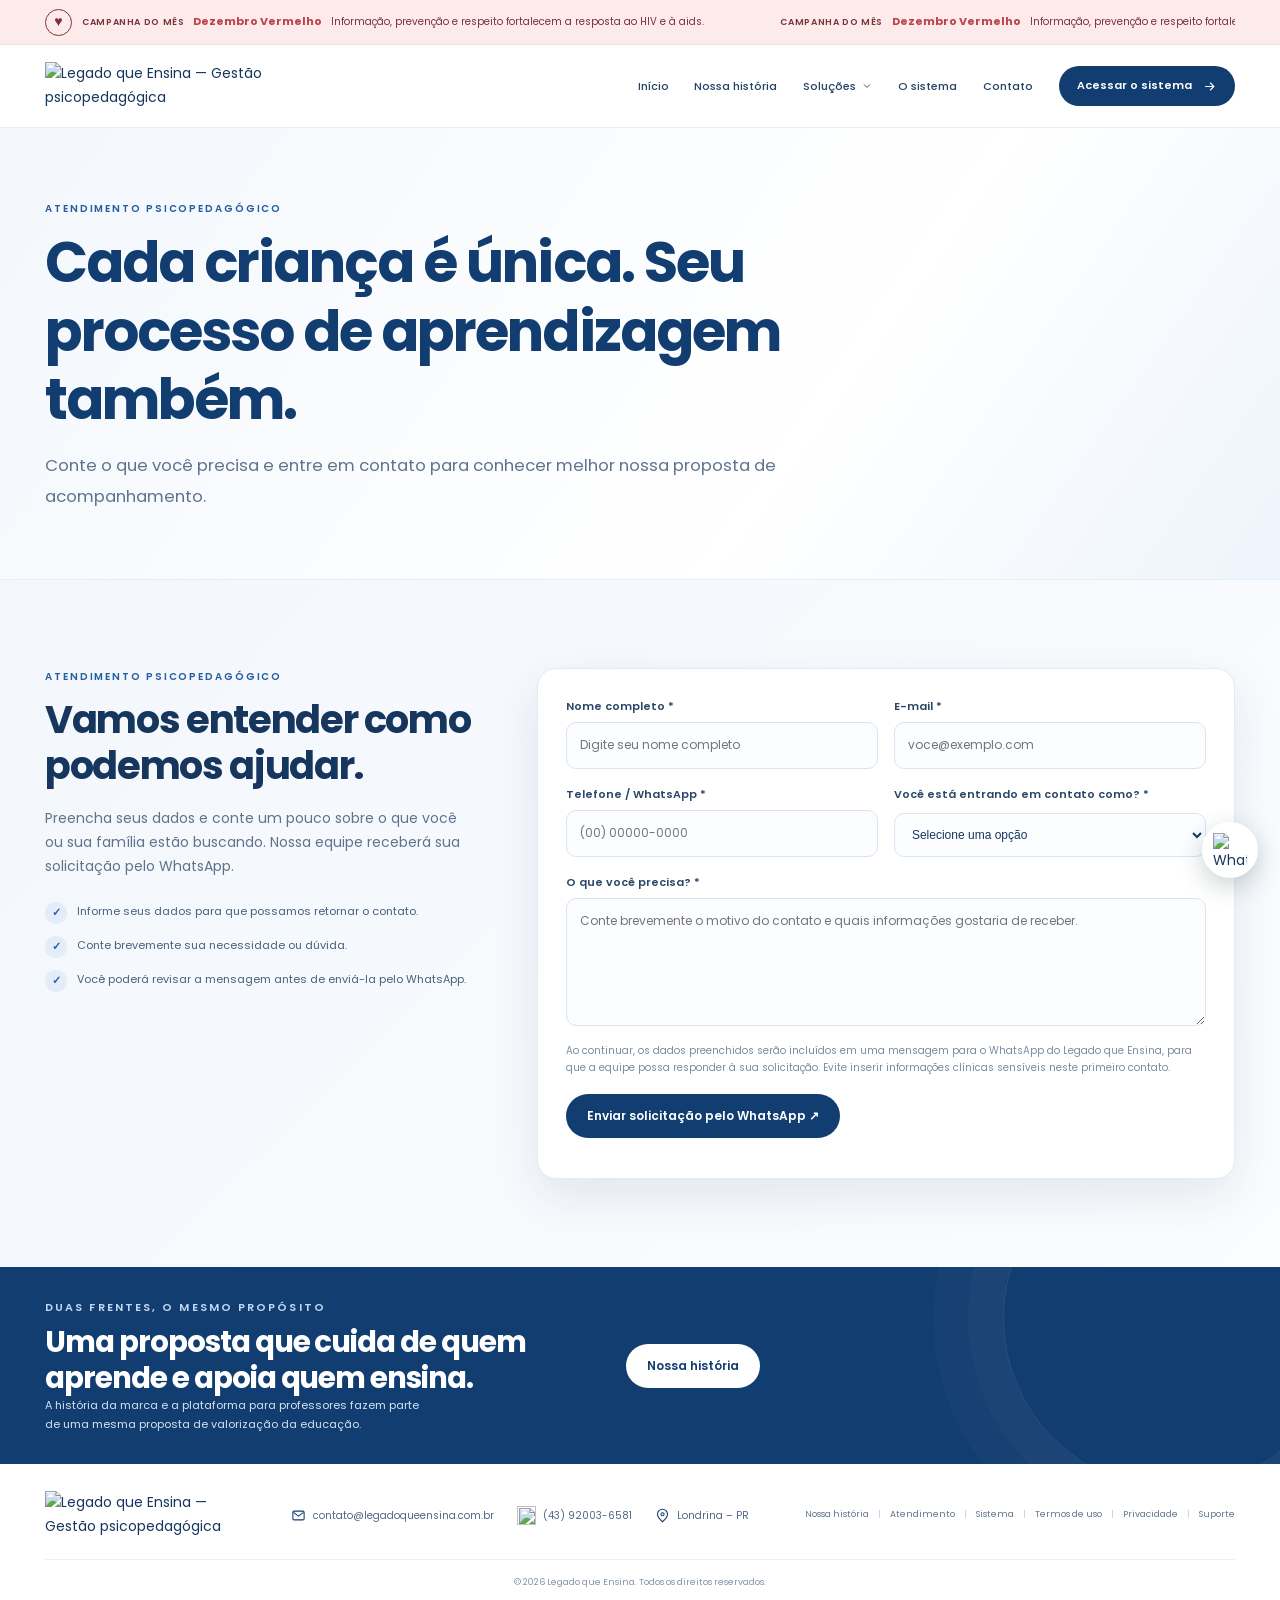
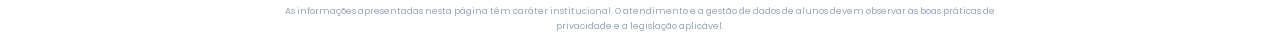
==== commit d7cd050f: "Update atendimento.html" ====
--- a/atendimento.html
+++ b/atendimento.html
@@ -5,7 +5,7 @@
   <meta name="viewport" content="width=device-width, initial-scale=1.0">
   <meta name="theme-color" content="#123d70">
   <meta name="description" content="Solicite informações sobre atendimento psicopedagógico para alunos e famílias.">
-  <title>Conheça o Atendimento | Legado que Ensina</title>
+  <title>Atendimento psicopedagógico | Legado que Ensina</title>
   <link rel="icon" href="https://i.imgur.com/EyR1xzD.png" type="image/png">
   <link rel="preconnect" href="https://fonts.googleapis.com">
   <link rel="preconnect" href="https://fonts.gstatic.com" crossorigin>
@@ -71,15 +71,19 @@
     .arrow { width: 15px; height: 15px; flex: 0 0 auto; }
 
 
-    /* Faixa mensal de conscientização */
+    /* Faixa mensal de conscientização: atualiza automaticamente e passa em movimento contínuo */
     .campaign-bar { --campaign-bg:#fde8ef; --campaign-ink:#78354e; --campaign-accent:#bb4770; background:var(--campaign-bg); color:var(--campaign-ink); border-bottom:1px solid rgba(30,50,80,.06); }
-    .campaign-inner { min-height:44px; display:flex; align-items:center; justify-content:center; gap:10px; padding:7px 0; text-align:center; }
+    .campaign-inner { min-height:44px; display:flex; align-items:center; justify-content:flex-start; gap:10px; padding:7px 0; text-align:left; }
     .campaign-symbol { display:grid; flex:0 0 auto; place-items:center; width:27px; height:27px; border:1px solid currentColor; border-radius:50%; font-size:14px; }
-    .campaign-copy { display:flex; align-items:baseline; justify-content:center; flex-wrap:wrap; gap:5px 9px; font-size:10px; line-height:1.45; }
+    .campaign-window { flex:1 1 auto; min-width:0; overflow:hidden; }
+    .campaign-track { display:flex; align-items:center; width:max-content; animation:campaign-marquee 31s linear infinite; will-change:transform; }
+    .campaign-copy { display:flex; flex:0 0 auto; align-items:baseline; justify-content:flex-start; flex-wrap:nowrap; gap:5px 9px; padding-right:76px; white-space:nowrap; font-size:10px; line-height:1.45; }
     .campaign-copy strong { color:var(--campaign-accent); font-size:11px; font-weight:700; }
     .campaign-copy span { color:var(--campaign-ink); }
     .campaign-period { font-size:9px; font-weight:600; letter-spacing:.07em; text-transform:uppercase; }
-    @media(max-width:520px) { .campaign-inner { gap:7px; padding:8px 0; } .campaign-copy { display:block; text-align:left; font-size:9px; } .campaign-copy strong { display:inline; font-size:10px; } .campaign-period { display:none; } .campaign-symbol { width:24px; height:24px; } }
+    .campaign-window:hover .campaign-track { animation-play-state:paused; }
+    @keyframes campaign-marquee { from { transform:translateX(0); } to { transform:translateX(-50%); } }
+    @media(max-width:520px) { .campaign-inner { gap:7px; padding:8px 0; } .campaign-copy { gap:5px 7px; padding-right:48px; font-size:9px; } .campaign-copy strong { font-size:10px; } .campaign-period { display:none; } .campaign-symbol { width:24px; height:24px; } .campaign-track { animation-duration:25s; } }
 
     /* História, propósito e valores */
     .story-intro { max-width:840px; margin:0 auto 36px; text-align:center; }
@@ -442,7 +446,12 @@
 <div class="campaign-bar" id="campaignBar" role="region" aria-label="Campanha de conscientização do mês" style="--campaign-bg:#fde8ef;--campaign-ink:#78354e;--campaign-accent:#bb4770">
     <div class="container campaign-inner">
       <span class="campaign-symbol" id="campaignSymbol" aria-hidden="true">♡</span>
-      <div class="campaign-copy"><span class="campaign-period" id="campaignPeriod">Campanha do mês</span><strong id="campaignTitle">Outubro Rosa</strong><span id="campaignMessage">Prevenção também é cuidado. Converse com um profissional de saúde e mantenha seus exames em dia.</span></div>
+      <div class="campaign-window">
+        <div class="campaign-track" id="campaignTrack">
+          <div class="campaign-copy"><span class="campaign-period" id="campaignPeriod">Campanha do mês</span><strong id="campaignTitle">Campanha atual</strong><span id="campaignMessage">Informação, prevenção e acolhimento fazem diferença.</span></div>
+          <div class="campaign-copy campaign-copy-clone" aria-hidden="true"><span class="campaign-period">Campanha do mês</span><strong class="campaign-title-clone">Campanha atual</strong><span class="campaign-message-clone">Informação, prevenção e acolhimento fazem diferença.</span></div>
+        </div>
+      </div>
     </div>
   </div>
   <header class="site-header" id="inicio">
@@ -458,7 +467,7 @@
           <div class="dropdown-menu" id="solutionsMenu">
             <a href="atendimento.html">Atendimento para alunos<span>Conte como podemos ajudar</span></a>
             <a href="sistema.html">Para professores<span>Recursos para organizar a rotina</span></a>
-            <a href="sistema.html#recursos">Ferramentas do sistema<span>Conheça os módulos e benefícios</span></a>
+            <a href="sistema.html#recursos">Ferramentas do sistema<span>Veja módulos e benefícios</span></a>
           </div>
         </div>
         <a href="sistema.html">O sistema</a>
@@ -473,7 +482,7 @@
 <section class="request-section section" id="solicitacao" aria-labelledby="request-title">
       <div class="container request-layout">
         <div class="request-intro reveal">
-          <p class="section-kicker">Conheça o atendimento</p>
+          <p class="section-kicker">Atendimento psicopedagógico</p>
           <h2 id="request-title">Vamos entender como podemos ajudar.</h2>
           <p>Preencha seus dados e conte um pouco sobre o que você ou sua família estão buscando. Nossa equipe receberá sua solicitação pelo WhatsApp.</p>
           <div class="request-points">
@@ -498,7 +507,7 @@
     </section>
 
     
-<section class="closing"><div class="container closing-inner"><div class="closing-copy"><p class="section-kicker">Conheça também</p><h2>Uma proposta que cuida de quem aprende e apoia quem ensina.</h2><p>Saiba mais sobre a história do Legado que Ensina ou conheça o sistema criado para professores e psicopedagogos.</p></div><div class="closing-actions"><a class="btn btn-light" href="historia.html">Nossa história</a><a class="btn btn-primary" href="sistema.html">Conheça o sistema</a></div></div></section>
+<section class="closing"><div class="container closing-inner"><div class="closing-copy"><p class="section-kicker">Duas frentes, o mesmo propósito</p><h2>Uma proposta que cuida de quem aprende e apoia quem ensina.</h2><p>A história da marca e a plataforma para professores fazem parte de uma mesma proposta de valorização da educação.</p></div><div class="closing-actions"><a class="btn btn-light" href="historia.html">Nossa história</a></div></div></section>
 </main>
 <footer class="footer">
     <div class="container">
@@ -579,18 +588,28 @@
   ];
   const campaignBar = document.getElementById('campaignBar');
   if (campaignBar) {
-    const c = campaigns[new Date().getMonth()];
-    campaignBar.style.setProperty('--campaign-bg', c.bg);
-    campaignBar.style.setProperty('--campaign-ink', c.ink);
-    campaignBar.style.setProperty('--campaign-accent', c.accent);
-    const title = document.getElementById('campaignTitle');
-    const symbol = document.getElementById('campaignSymbol');
-    const message = document.getElementById('campaignMessage');
-    const period = document.getElementById('campaignPeriod');
-    if (title) title.textContent = c.title;
-    if (symbol) symbol.textContent = c.symbol;
-    if (message) message.textContent = c.message;
-    if (period) period.textContent = 'Campanha do mês';
+    let appliedMonth = -1;
+    function applyMonthlyCampaign() {
+      const monthIndex = new Date().getMonth();
+      if (monthIndex === appliedMonth) return;
+      appliedMonth = monthIndex;
+      const c = campaigns[monthIndex];
+      campaignBar.style.setProperty('--campaign-bg', c.bg);
+      campaignBar.style.setProperty('--campaign-ink', c.ink);
+      campaignBar.style.setProperty('--campaign-accent', c.accent);
+      const title = document.getElementById('campaignTitle');
+      const symbol = document.getElementById('campaignSymbol');
+      const message = document.getElementById('campaignMessage');
+      const period = document.getElementById('campaignPeriod');
+      if (title) title.textContent = c.title;
+      if (symbol) symbol.textContent = c.symbol;
+      if (message) message.textContent = c.message;
+      if (period) period.textContent = 'Campanha do mês';
+      document.querySelectorAll('.campaign-title-clone').forEach(function (node) { node.textContent = c.title; });
+      document.querySelectorAll('.campaign-message-clone').forEach(function (node) { node.textContent = c.message; });
+    }
+    applyMonthlyCampaign();
+    window.setInterval(applyMonthlyCampaign, 60000);
   }
 
   const requestForm = document.getElementById('requestForm');
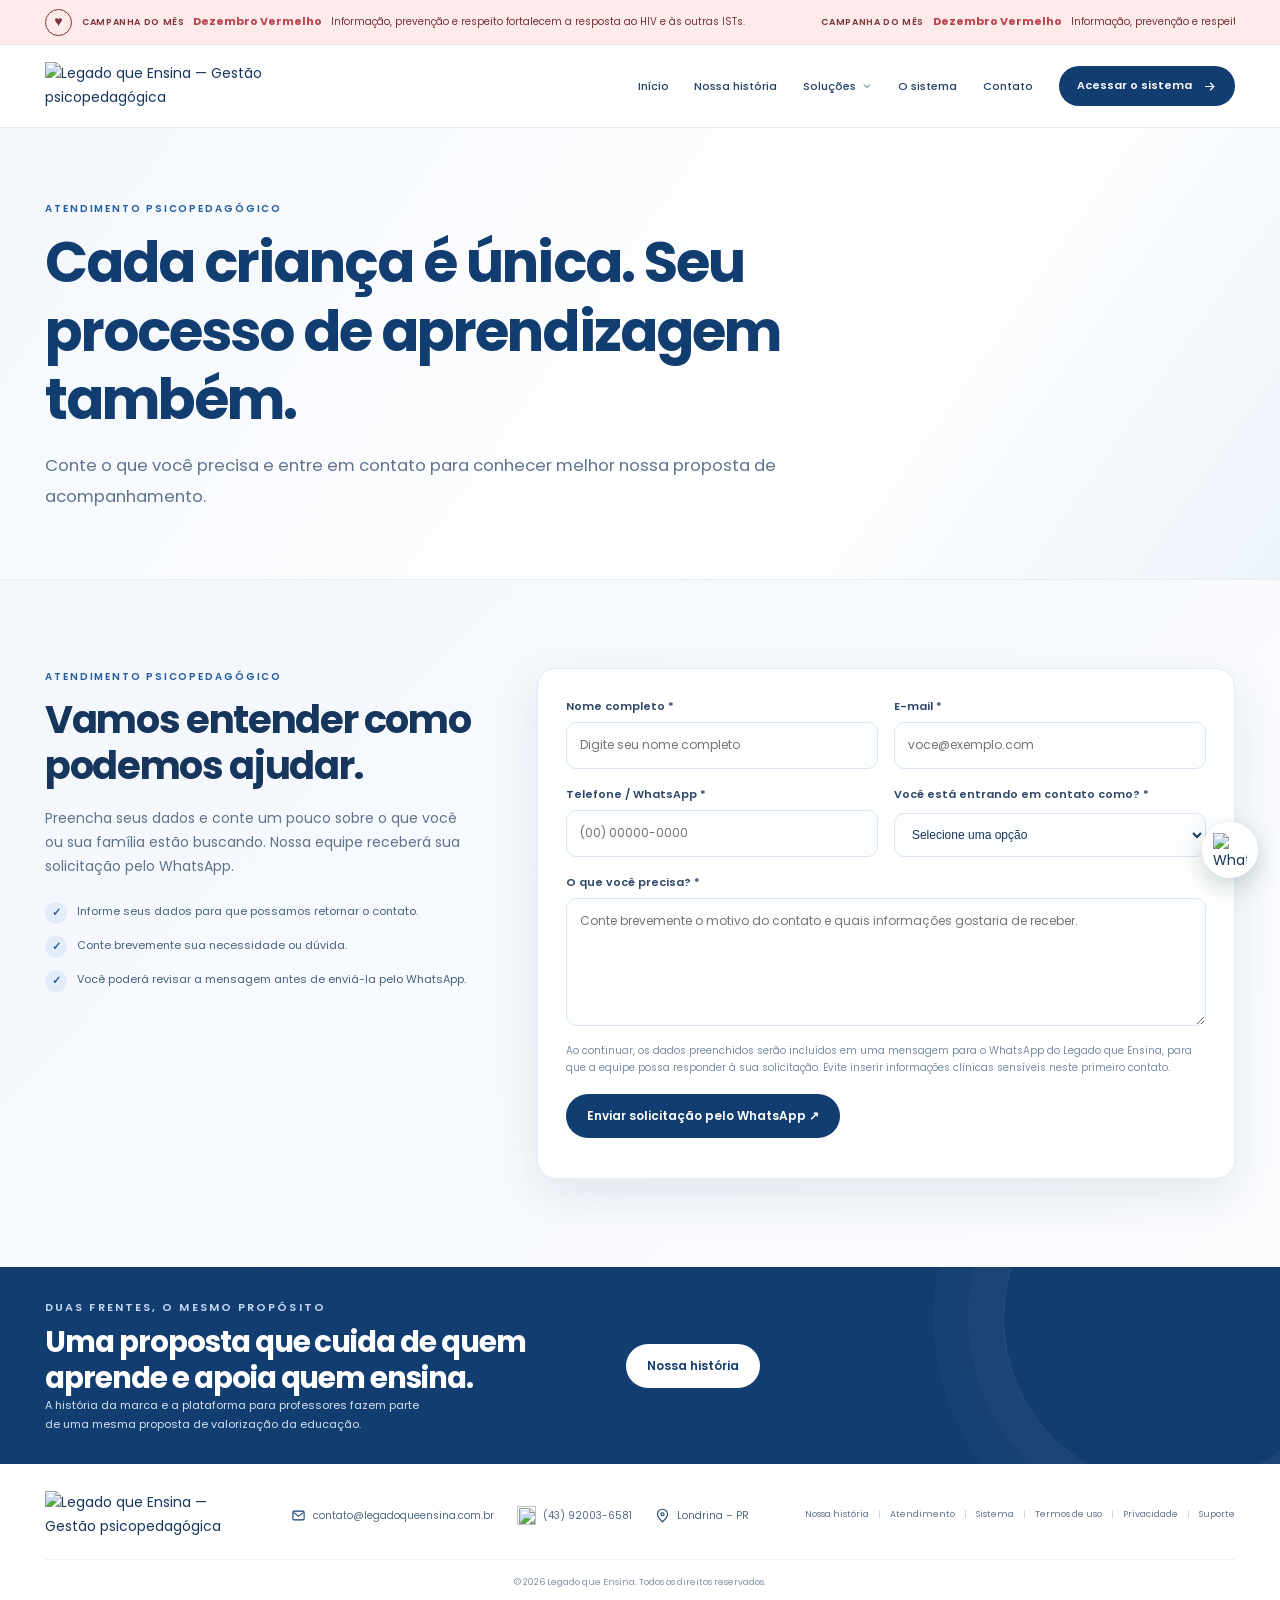
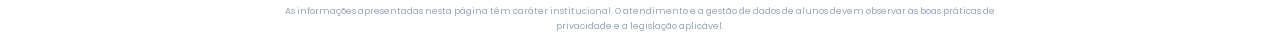
==== commit 26571c47: "Update atendimento.html" ====
--- a/atendimento.html
+++ b/atendimento.html
@@ -573,18 +573,18 @@
   if (year) year.textContent = new Date().getFullYear();
 
   const campaigns = [
-    {title:'Janeiro Branco', symbol:'♡', message:'Cuidar da saúde emocional também é parte do bem-estar.', bg:'#f2f4fb', ink:'#404d75', accent:'#56699a'},
-    {title:'Fevereiro Roxo e Laranja', symbol:'●', message:'Informação, acolhimento e conscientização fazem diferença.', bg:'#f0e9fb', ink:'#594078', accent:'#7b55a4'},
-    {title:'Março Azul-Marinho', symbol:'●', message:'Informação e prevenção são aliadas do cuidado com a saúde.', bg:'#e7f0fa', ink:'#244a78', accent:'#1e5d9b'},
-    {title:'Abril Azul', symbol:'∞', message:'Respeito, inclusão e informação sobre o autismo todos os dias.', bg:'#e6f2fc', ink:'#1f507d', accent:'#287bb8'},
-    {title:'Maio Amarelo', symbol:'!', message:'No trânsito, escolha a vida: atenção e responsabilidade salvam vidas.', bg:'#fff4cf', ink:'#765b13', accent:'#aa7b07'},
+    {title:'Janeiro Branco', symbol:'♡', message:'Saúde emocional também merece acolhimento: cuidar de si é parte do bem-estar.', bg:'#f2f4fb', ink:'#404d75', accent:'#56699a'},
+    {title:'Fevereiro Roxo e Laranja', symbol:'●', message:'Informação e conscientização sobre lúpus, fibromialgia, Alzheimer e leucemia.', bg:'#f0e9fb', ink:'#594078', accent:'#7b55a4'},
+    {title:'Março Azul-Marinho', symbol:'●', message:'Conscientização e prevenção do câncer colorretal: informação também é cuidado.', bg:'#e7f0fa', ink:'#244a78', accent:'#1e5d9b'},
+    {title:'Abril Azul', symbol:'∞', message:'2 de abril: conscientização sobre o autismo. Respeito, acessibilidade e inclusão todos os dias.', bg:'#e6f2fc', ink:'#1f507d', accent:'#287bb8'},
+    {title:'Maio Amarelo + Maio Laranja', symbol:'!', message:'Segurança no trânsito e proteção da infância. Em 18 de maio, reforçamos o combate ao abuso e à exploração sexual de crianças e adolescentes.', bg:'linear-gradient(100deg,#fff4cf 0%,#fff4cf 48%,#fff0e7 52%,#fff0e7 100%)', ink:'#76501c', accent:'#aa6a19'},
     {title:'Junho Vermelho', symbol:'♥', message:'Doar sangue é um gesto de solidariedade que pode salvar vidas.', bg:'#fde9e9', ink:'#803b43', accent:'#bd424d'},
-    {title:'Julho Amarelo', symbol:'+', message:'Conscientização sobre as hepatites virais: informação é cuidado.', bg:'#fff3cf', ink:'#6c581d', accent:'#a77a07'},
-    {title:'Agosto Dourado', symbol:'♡', message:'Apoio, informação e acolhimento fortalecem a amamentação.', bg:'#fff0d5', ink:'#78501b', accent:'#ae7626'},
-    {title:'Setembro Amarelo', symbol:'♡', message:'Escuta, acolhimento e busca por ajuda podem fazer a diferença.', bg:'#fff5cc', ink:'#725a17', accent:'#a58013'},
-    {title:'Outubro Rosa', symbol:'♡', message:'Prevenção também é cuidado. Converse com um profissional de saúde e mantenha seus exames em dia.', bg:'#fde8ef', ink:'#78354e', accent:'#bb4770'},
+    {title:'Julho Amarelo', symbol:'+', message:'Conscientização sobre as hepatites virais: informação, prevenção e cuidado.', bg:'#fff3cf', ink:'#6c581d', accent:'#a77a07'},
+    {title:'Agosto Dourado', symbol:'♡', message:'Apoio, informação e acolhimento fortalecem a amamentação e o desenvolvimento infantil.', bg:'#fff0d5', ink:'#78501b', accent:'#ae7626'},
+    {title:'Setembro Amarelo + Setembro Verde', symbol:'♡', message:'Acolhimento e valorização da vida, com respeito e inclusão das pessoas com deficiência.', bg:'linear-gradient(100deg,#fff5cc 0%,#fff5cc 48%,#e6f5e9 52%,#e6f5e9 100%)', ink:'#53602a', accent:'#568044'},
+    {title:'Outubro Rosa', symbol:'♡', message:'Prevenção também é cuidado. Converse com um profissional de saúde sobre os exames indicados para você.', bg:'#fde8ef', ink:'#78354e', accent:'#bb4770'},
     {title:'Novembro Azul', symbol:'●', message:'Saúde também é assunto de homem: informação e prevenção importam.', bg:'#e6f0fc', ink:'#214e81', accent:'#2b69a8'},
-    {title:'Dezembro Vermelho', symbol:'♥', message:'Informação, prevenção e respeito fortalecem a resposta ao HIV e à aids.', bg:'#fdeaea', ink:'#7b343a', accent:'#bc434c'}
+    {title:'Dezembro Vermelho', symbol:'♥', message:'Informação, prevenção e respeito fortalecem a resposta ao HIV e às outras ISTs.', bg:'#fdeaea', ink:'#7b343a', accent:'#bc434c'}
   ];
   const campaignBar = document.getElementById('campaignBar');
   if (campaignBar) {
